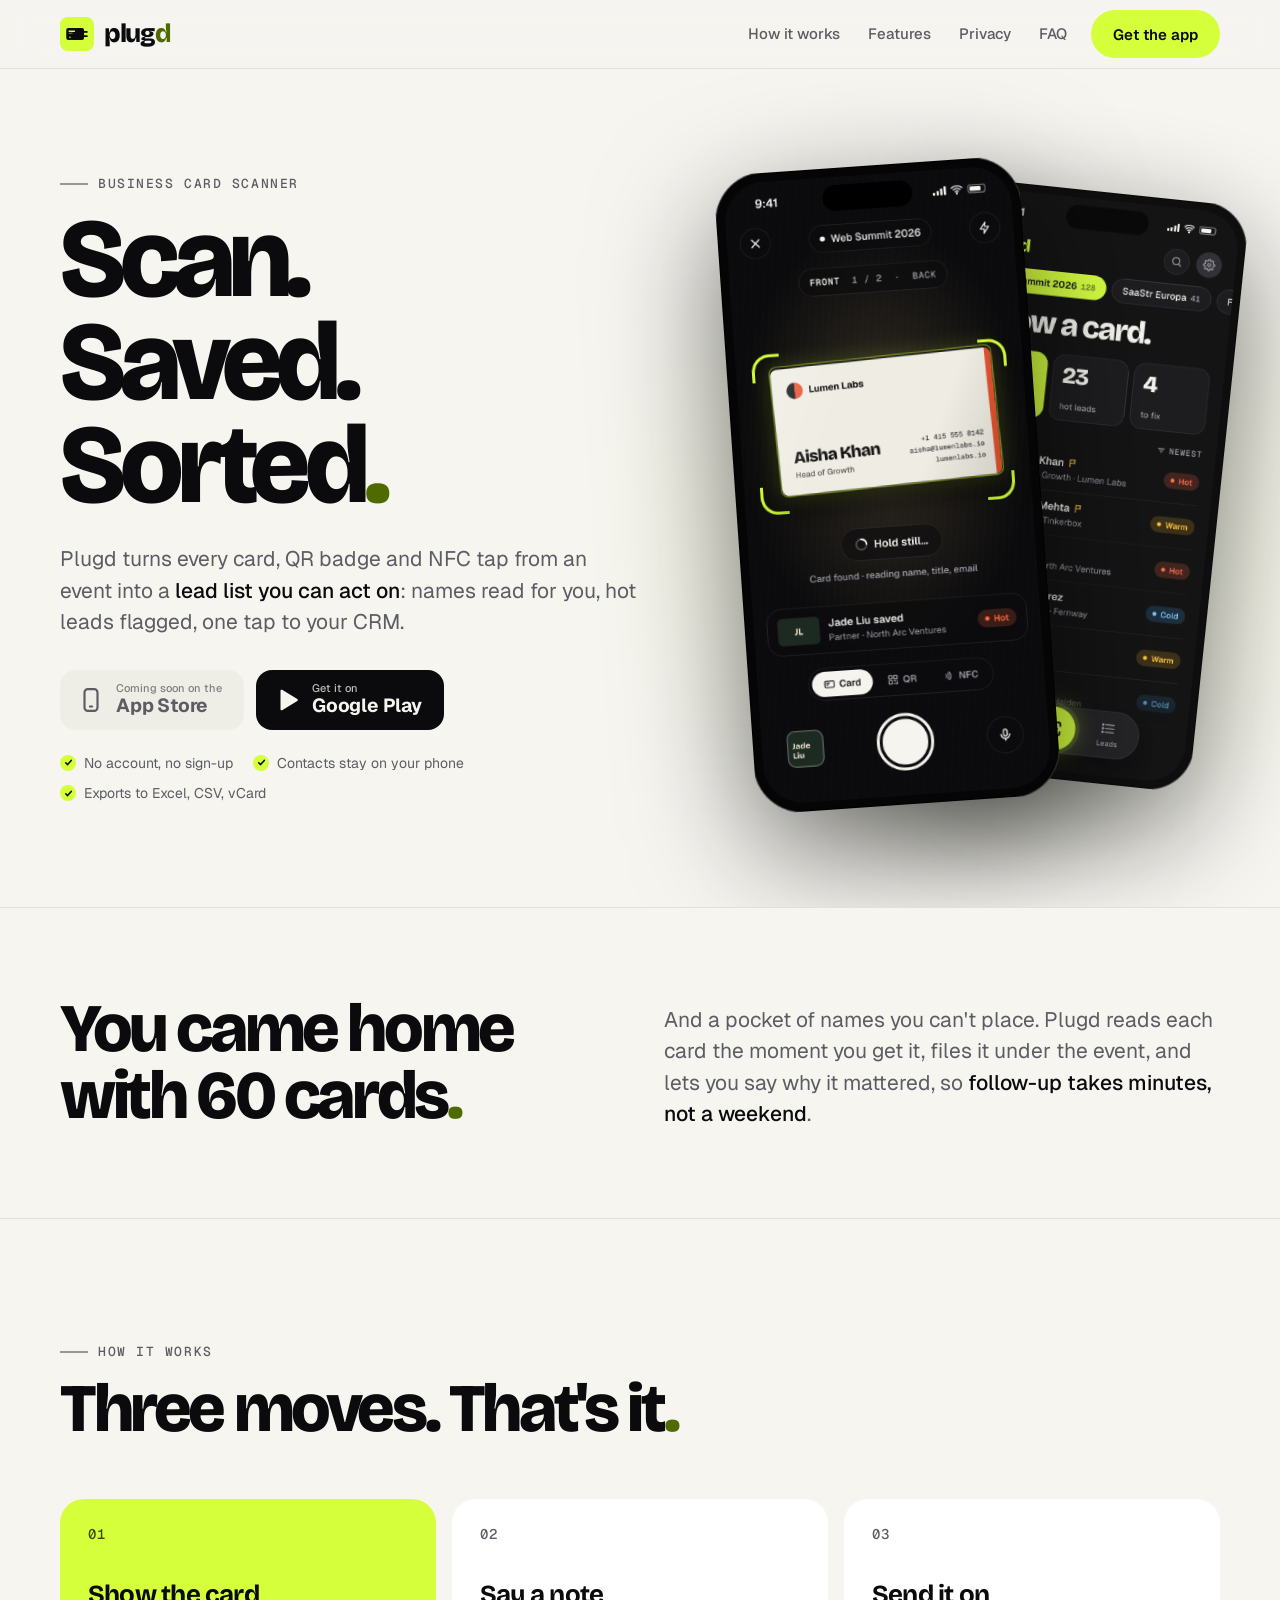
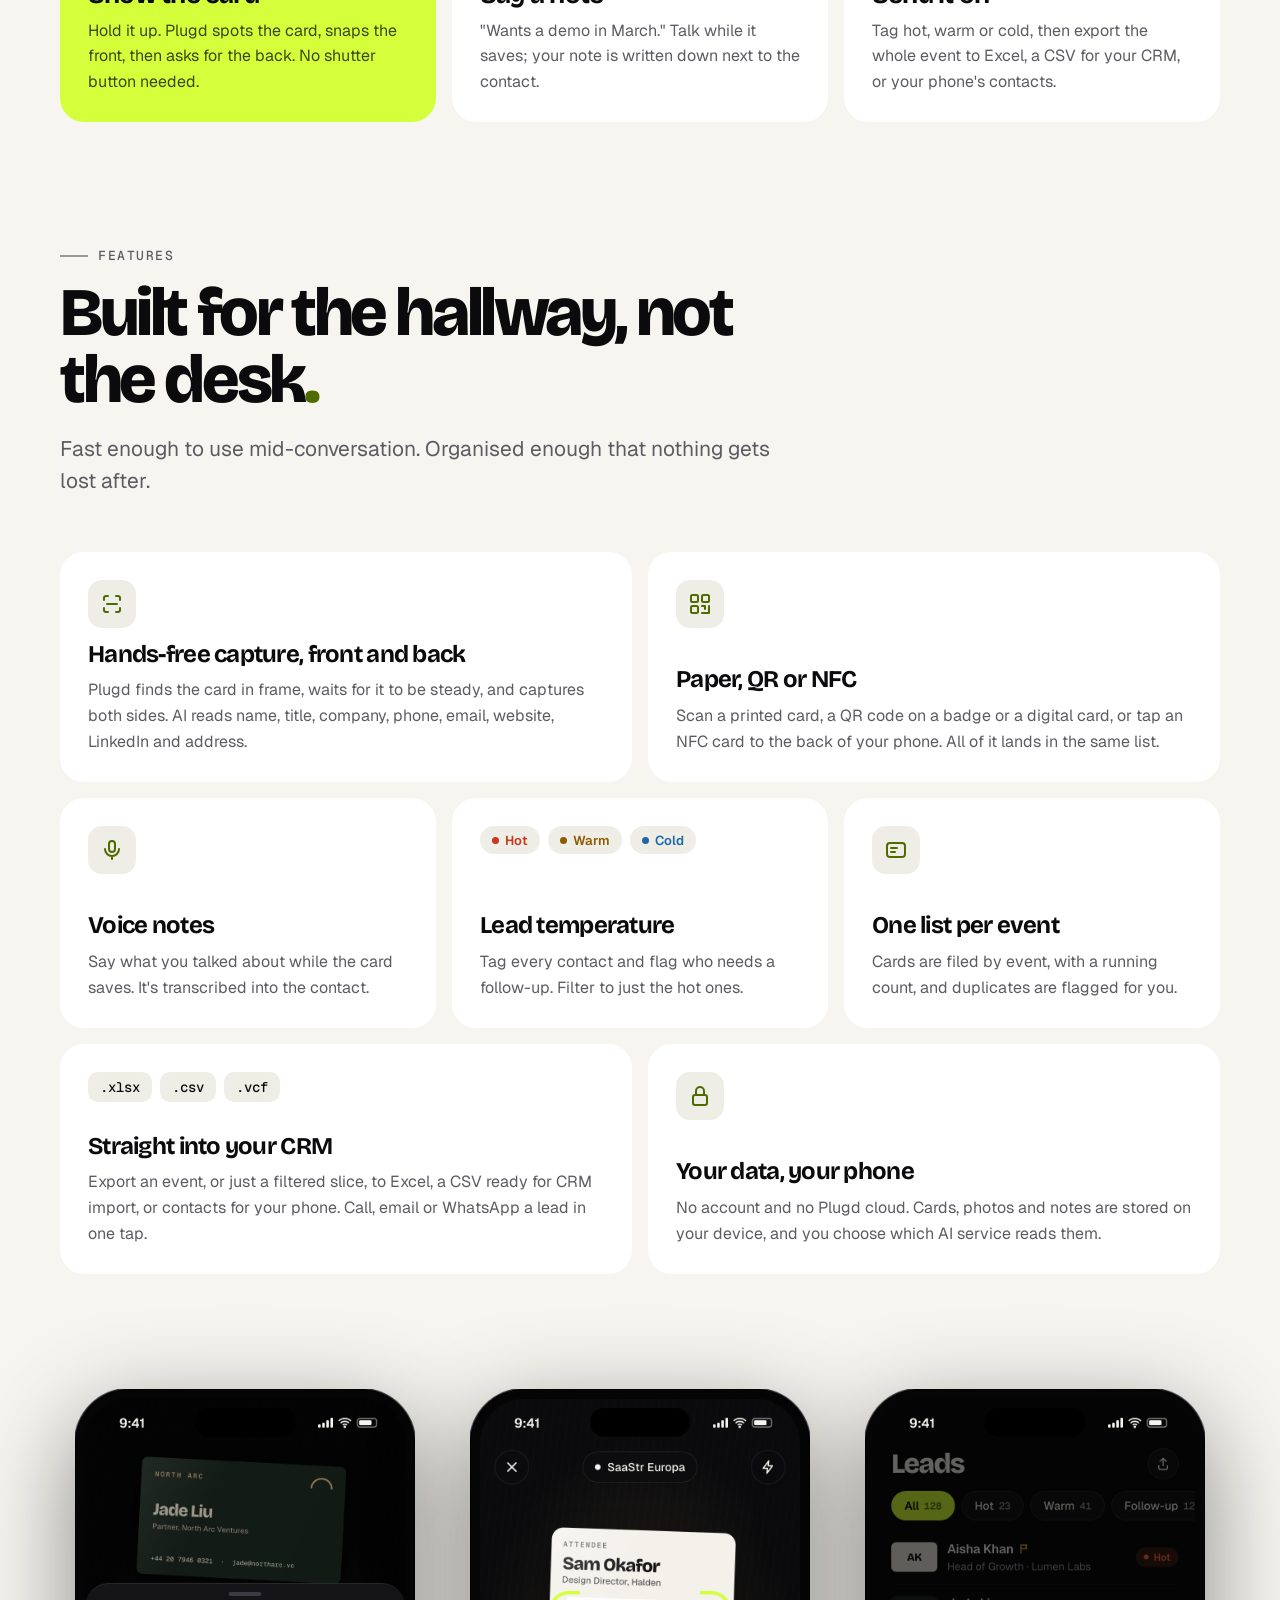
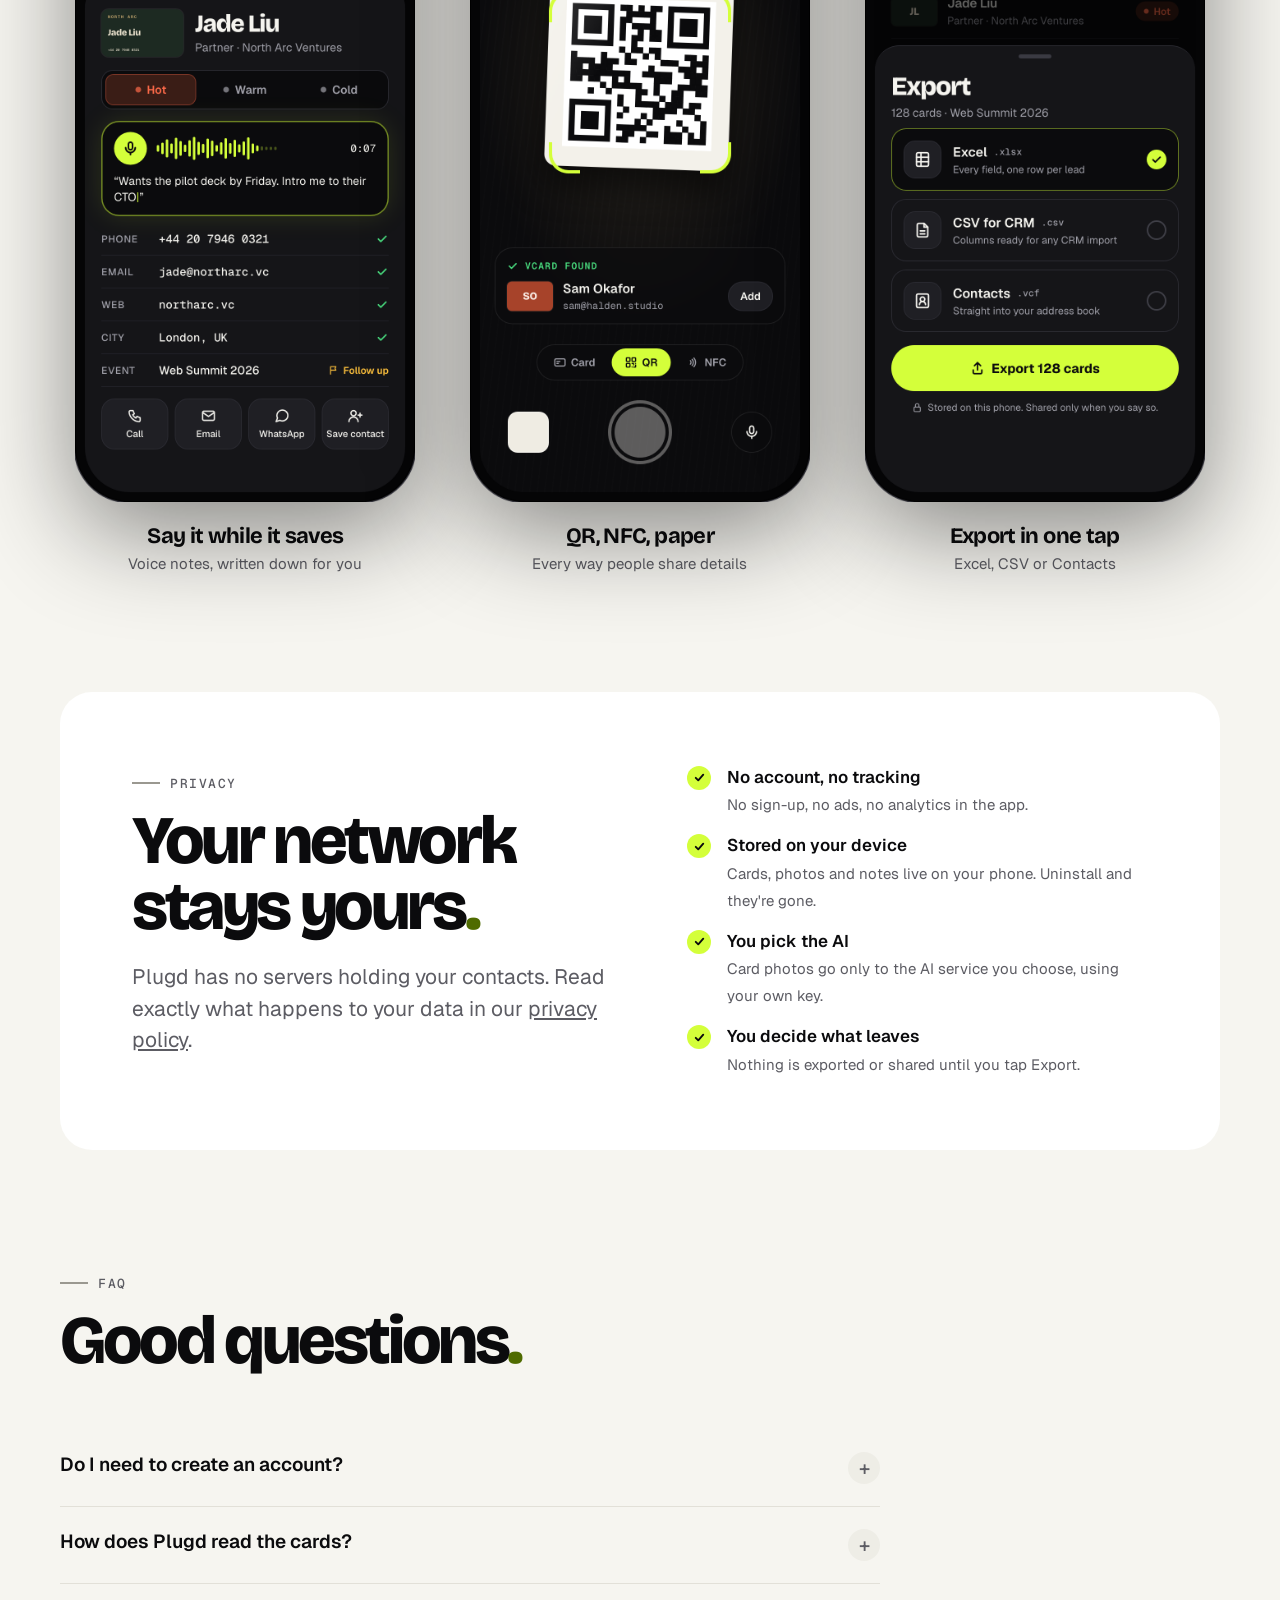
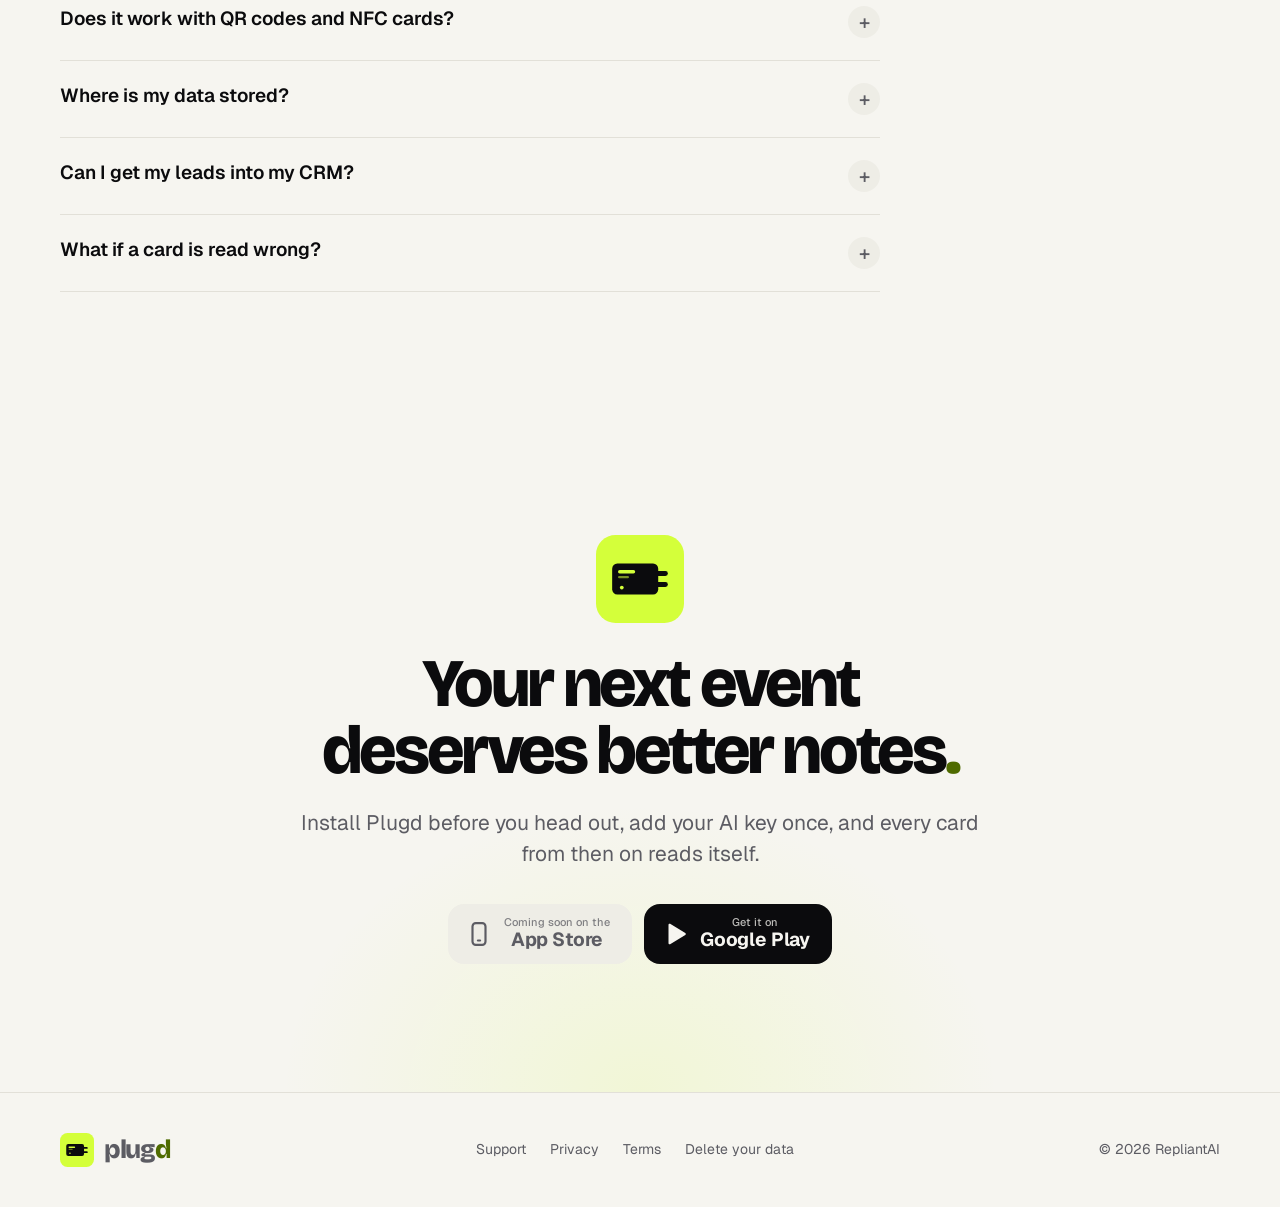
==== index.html @ df0a896f "Publish the Plugd landing page at plugd.repliantai.com. Co-Authored-By: Claude Opus 5.5 <noreply@ant" ====
<!doctype html>
<html lang="en">
<head>
  <meta charset="utf-8" />
  <meta name="viewport" content="width=device-width, initial-scale=1, viewport-fit=cover" />
  <title>Plugd: Business Card Scanner for people who follow up</title>
  <meta name="description" content="Plugd scans business cards, QR badges and NFC cards into a lead list. Tag hot leads, add a voice note, export to Excel, CSV or Contacts. No account needed." />
  <meta name="theme-color" content="#0b0b0d" />
  <link rel="canonical" href="https://plugd.repliantai.com/" />
  <meta property="og:type" content="website" />
  <meta property="og:title" content="Plugd: Scan. Saved. Sorted." />
  <meta property="og:description" content="The business card scanner for people who actually follow up." />
  <meta property="og:image" content="https://plugd.repliantai.com/img/og.png" />
  <meta name="twitter:card" content="summary_large_image" />
  <link rel="icon" href="img/icon.svg" type="image/svg+xml" />
  <link rel="apple-touch-icon" href="img/icon-180.png" />
  <link rel="preconnect" href="https://fonts.googleapis.com" />
  <link rel="preconnect" href="https://fonts.gstatic.com" crossorigin />
  <link href="https://fonts.googleapis.com/css2?family=Bricolage+Grotesque:opsz,wght@12..96,600..800&family=Geist:wght@400..700&family=Geist+Mono:wght@400;500&display=swap" rel="stylesheet" />
  <link rel="stylesheet" href="styles.css" />
  <script type="application/ld+json">
  {
    "@context": "https://schema.org",
    "@type": "MobileApplication",
    "name": "Plugd: Business Card Scanner",
    "operatingSystem": "iOS, Android",
    "applicationCategory": "BusinessApplication",
    "description": "Scan business cards, QR badges and NFC cards into a lead list. Tag leads hot, warm or cold, add voice notes, and export to Excel, CSV or Contacts."
  }
  </script>
</head>
<body>
  <a class="skip" href="#main">Skip to content</a>

  <header class="site-head">
    <div class="wrap">
      <a class="brand" href="./" aria-label="Plugd home"><img src="img/icon.svg" alt="" />plug<b>d</b></a>
      <nav class="site-nav" aria-label="Main">
        <a href="#how">How it works</a>
        <a href="#features">Features</a>
        <a href="#privacy">Privacy</a>
        <a href="#faq">FAQ</a>
      </nav>
      <a class="btn btn-volt" href="#download">Get the app</a>
    </div>
  </header>

  <main id="main">
    <section class="hero">
      <div class="wrap">
        <div>
          <p class="eyebrow">Business card scanner</p>
          <h1 class="display">Scan.<br />Saved.<br />Sorted<em>.</em></h1>
          <p class="lead">Plugd turns every card, QR badge and NFC tap from an event into a <b>lead list you can act on</b>: names read for you, hot leads flagged, one tap to your CRM.</p>
          <div class="stores" id="download">
            <span class="store soon" data-store="ios" aria-disabled="true">
              <svg viewBox="0 0 24 24" fill="none" stroke="currentColor" stroke-width="2" stroke-linecap="round" stroke-linejoin="round" aria-hidden="true"><rect x="6" y="2" width="12" height="20" rx="3" /><path d="M11 18h2" /></svg>
              <span><small>Coming soon on the</small><strong>App Store</strong></span>
            </span>
            <a class="store" href="https://play.google.com/store/apps/details?id=com.cardscanner.plugd" data-store="android">
              <svg viewBox="0 0 24 24" fill="currentColor" aria-hidden="true"><path d="M6 3.5v17a1 1 0 0 0 1.5.86l14-8.5a1 1 0 0 0 0-1.72l-14-8.5A1 1 0 0 0 6 3.5Z" /></svg>
              <span><small>Get it on</small><strong>Google Play</strong></span>
            </a>
          </div>
          <ul class="reassure">
            <li>No account, no sign-up</li>
            <li>Contacts stay on your phone</li>
            <li>Exports to Excel, CSV, vCard</li>
          </ul>
        </div>
        <div class="phones" aria-hidden="true">
          <img class="p-back" src="img/phone-2.png" alt="" width="828" height="1736" />
          <img class="p-front" src="img/phone-1.png" alt="" width="828" height="1736" />
        </div>
      </div>
    </section>

    <section class="band" aria-label="Why Plugd">
      <div class="wrap">
        <h2 class="h2">You came home with 60 cards<em>.</em></h2>
        <p class="lead">And a pocket of names you can't place. Plugd reads each card the moment you get it, files it under the event, and lets you say why it mattered, so <b>follow-up takes minutes, not a weekend</b>.</p>
      </div>
    </section>

    <section class="section" id="how">
      <div class="wrap">
        <div class="section-head">
          <p class="eyebrow">How it works</p>
          <h2 class="h2">Three moves. That's it<em>.</em></h2>
        </div>
        <ol class="steps">
          <li><h3>Show the card</h3><p>Hold it up. Plugd spots the card, snaps the front, then asks for the back. No shutter button needed.</p></li>
          <li><h3>Say a note</h3><p>"Wants a demo in March." Talk while it saves; your note is written down next to the contact.</p></li>
          <li><h3>Send it on</h3><p>Tag hot, warm or cold, then export the whole event to Excel, a CSV for your CRM, or your phone's contacts.</p></li>
        </ol>
      </div>
    </section>

    <section class="section" id="features" style="padding-top:0">
      <div class="wrap">
        <div class="section-head">
          <p class="eyebrow">Features</p>
          <h2 class="h2">Built for the hallway, not the desk<em>.</em></h2>
          <p class="lead">Fast enough to use mid-conversation. Organised enough that nothing gets lost after.</p>
        </div>
        <div class="bento">
          <article class="tile wide">
            <span class="icon"><svg viewBox="0 0 24 24" fill="none" stroke="currentColor" stroke-width="2" stroke-linecap="round" stroke-linejoin="round" aria-hidden="true"><path d="M4 8V6a2 2 0 0 1 2-2h2M16 4h2a2 2 0 0 1 2 2v2M20 16v2a2 2 0 0 1-2 2h-2M8 20H6a2 2 0 0 1-2-2v-2M7 12h10" /></svg></span>
            <h3>Hands-free capture, front and back</h3>
            <p>Plugd finds the card in frame, waits for it to be steady, and captures both sides. AI reads name, title, company, phone, email, website, LinkedIn and address.</p>
          </article>
          <article class="tile wide">
            <span class="icon"><svg viewBox="0 0 24 24" fill="none" stroke="currentColor" stroke-width="2" stroke-linecap="round" stroke-linejoin="round" aria-hidden="true"><rect x="3" y="3" width="7" height="7" rx="1.5" /><rect x="14" y="3" width="7" height="7" rx="1.5" /><rect x="3" y="14" width="7" height="7" rx="1.5" /><path d="M14 14h3v3M21 14v7h-7" /></svg></span>
            <h3>Paper, QR or NFC</h3>
            <p>Scan a printed card, a QR code on a badge or a digital card, or tap an NFC card to the back of your phone. All of it lands in the same list.</p>
          </article>
          <article class="tile">
            <span class="icon"><svg viewBox="0 0 24 24" fill="none" stroke="currentColor" stroke-width="2" stroke-linecap="round" stroke-linejoin="round" aria-hidden="true"><rect x="9" y="3" width="6" height="11" rx="3" /><path d="M5 11a7 7 0 0 0 14 0M12 18v3" /></svg></span>
            <h3>Voice notes</h3>
            <p>Say what you talked about while the card saves. It's transcribed into the contact.</p>
          </article>
          <article class="tile">
            <div class="tags"><span class="tag hot">Hot</span><span class="tag warm">Warm</span><span class="tag cold">Cold</span></div>
            <h3>Lead temperature</h3>
            <p>Tag every contact and flag who needs a follow-up. Filter to just the hot ones.</p>
          </article>
          <article class="tile">
            <span class="icon"><svg viewBox="0 0 24 24" fill="none" stroke="currentColor" stroke-width="2" stroke-linecap="round" stroke-linejoin="round" aria-hidden="true"><rect x="3" y="5" width="18" height="14" rx="3" /><path d="M7 10h6M7 14h4" /></svg></span>
            <h3>One list per event</h3>
            <p>Cards are filed by event, with a running count, and duplicates are flagged for you.</p>
          </article>
          <article class="tile wide">
            <div class="formats"><span>.xlsx</span><span>.csv</span><span>.vcf</span></div>
            <h3>Straight into your CRM</h3>
            <p>Export an event, or just a filtered slice, to Excel, a CSV ready for CRM import, or contacts for your phone. Call, email or WhatsApp a lead in one tap.</p>
          </article>
          <article class="tile wide">
            <span class="icon"><svg viewBox="0 0 24 24" fill="none" stroke="currentColor" stroke-width="2" stroke-linecap="round" stroke-linejoin="round" aria-hidden="true"><rect x="5" y="11" width="14" height="10" rx="2" /><path d="M8 11V7a4 4 0 0 1 8 0v4" /></svg></span>
            <h3>Your data, your phone</h3>
            <p>No account and no Plugd cloud. Cards, photos and notes are stored on your device, and you choose which AI service reads them.</p>
          </article>
        </div>
      </div>
    </section>

    <section class="section" style="padding-top:0" aria-label="Screens">
      <div class="wrap">
        <div class="showcase">
          <figure><img src="img/phone-3.png" alt="A contact in Plugd with a card photo, lead tag and a transcribed voice note" width="828" height="1736" loading="lazy" /><figcaption><strong>Say it while it saves</strong><span>Voice notes, written down for you</span></figcaption></figure>
          <figure><img src="img/phone-4.png" alt="Plugd scanning a QR code on an event badge" width="828" height="1736" loading="lazy" /><figcaption><strong>QR, NFC, paper</strong><span>Every way people share details</span></figcaption></figure>
          <figure><img src="img/phone-5.png" alt="The Plugd export sheet with Excel, CSV and Contacts options" width="828" height="1736" loading="lazy" /><figcaption><strong>Export in one tap</strong><span>Excel, CSV or Contacts</span></figcaption></figure>
        </div>
      </div>
    </section>

    <section class="section" id="privacy" style="padding-top:0">
      <div class="wrap">
        <div class="promise">
          <div>
            <p class="eyebrow">Privacy</p>
            <h2 class="h2">Your network stays yours<em>.</em></h2>
            <p class="lead" style="margin-top:20px">Plugd has no servers holding your contacts. Read exactly what happens to your data in our <a href="privacy.html">privacy policy</a>.</p>
          </div>
          <ul>
            <li><div><b>No account, no tracking</b><span>No sign-up, no ads, no analytics in the app.</span></div></li>
            <li><div><b>Stored on your device</b><span>Cards, photos and notes live on your phone. Uninstall and they're gone.</span></div></li>
            <li><div><b>You pick the AI</b><span>Card photos go only to the AI service you choose, using your own key.</span></div></li>
            <li><div><b>You decide what leaves</b><span>Nothing is exported or shared until you tap Export.</span></div></li>
          </ul>
        </div>
      </div>
    </section>

    <section class="section" id="faq" style="padding-top:0">
      <div class="wrap">
        <div class="section-head">
          <p class="eyebrow">FAQ</p>
          <h2 class="h2">Good questions<em>.</em></h2>
        </div>
        <div class="faq">
          <details><summary>Do I need to create an account?</summary><p>No. Open the app and scan. There is no Plugd account and nothing to log in to.</p></details>
          <details><summary>How does Plugd read the cards?</summary><p>Plugd sends the card photos to an AI model from the provider you choose in Settings (Google Gemini, OpenAI, Anthropic Claude or OpenRouter), using an API key you add. The provider reads the text and Plugd fills in the contact. Some providers offer a free tier; any usage charges are between you and that provider.</p></details>
          <details><summary>Does it work with QR codes and NFC cards?</summary><p>Yes. Switch to QR to scan a code on a badge or digital business card, or to NFC to tap a card or tag to your phone (NFC needs a phone that supports it).</p></details>
          <details><summary>Where is my data stored?</summary><p>On your phone. Plugd doesn't run a cloud service for your contacts. If you delete the app, its data is deleted with it, so export anything you want to keep first.</p></details>
          <details><summary>Can I get my leads into my CRM?</summary><p>Export an event as a CSV and import it into your CRM, or use Excel (.xlsx). You can also save contacts straight to your phone's address book as a .vcf.</p></details>
          <details><summary>What if a card is read wrong?</summary><p>Tap the contact to fix any field, or choose Read again. Cards that couldn't be read are flagged under "to fix" on Home, and your photos and notes are always kept.</p></details>
        </div>
      </div>
    </section>

    <section class="cta">
      <div class="wrap">
        <img class="cta-icon" src="img/icon.svg" alt="" />
        <h2 class="h2">Your next event<br />deserves better notes<em>.</em></h2>
        <p class="lead">Install Plugd before you head out, add your AI key once, and every card from then on reads itself.</p>
        <div class="stores">
          <span class="store soon" data-store="ios" aria-disabled="true">
            <svg viewBox="0 0 24 24" fill="none" stroke="currentColor" stroke-width="2" stroke-linecap="round" stroke-linejoin="round" aria-hidden="true"><rect x="6" y="2" width="12" height="20" rx="3" /><path d="M11 18h2" /></svg>
            <span><small>Coming soon on the</small><strong>App Store</strong></span>
          </span>
          <a class="store" href="https://play.google.com/store/apps/details?id=com.cardscanner.plugd" data-store="android">
            <svg viewBox="0 0 24 24" fill="currentColor" aria-hidden="true"><path d="M6 3.5v17a1 1 0 0 0 1.5.86l14-8.5a1 1 0 0 0 0-1.72l-14-8.5A1 1 0 0 0 6 3.5Z" /></svg>
            <span><small>Get it on</small><strong>Google Play</strong></span>
          </a>
        </div>
      </div>
    </section>
  </main>

  <footer class="site-foot">
    <div class="wrap">
      <a class="brand" href="./" aria-label="Plugd home"><img src="img/icon.svg" alt="" />plug<b>d</b></a>
      <nav aria-label="Legal and support">
        <a href="support.html">Support</a>
        <a href="privacy.html">Privacy</a>
        <a href="terms.html">Terms</a>
        <a href="support.html#delete">Delete your data</a>
      </nav>
      <span>© 2026 RepliantAI</span>
    </div>
  </footer>
</body>
</html>
---- styles.css ----
/* Plugd website — tokens mirror the Plugd design system. Dark is the default theme. */
:root {
  color-scheme: dark;
  --bg: #0b0b0d;
  --surface: #151518;
  --surface-2: #1f1f24;
  --line: #2c2c33;
  --line-strong: #5a5a64;
  --ink: #f5f4ef;
  --muted: #a1a1aa;
  --volt: #d4ff3a;
  --volt-press: #bde81f;
  --on-volt: #0b0b0d;
  --volt-text: #d4ff3a;
  --hot: #ff6b4a;
  --warm: #ffc23d;
  --cold: #7cc7ff;
  --focus: #d4ff3a;
  --radius-sm: 10px;
  --radius-md: 16px;
  --radius-lg: 24px;
  --radius-xl: 32px;
  --font-display: 'Bricolage Grotesque', 'Geist', system-ui, sans-serif;
  --font-sans: 'Geist', system-ui, -apple-system, 'Segoe UI', sans-serif;
  --font-mono: 'Geist Mono', ui-monospace, Menlo, monospace;
  --wrap: 1160px;
}
@media (prefers-color-scheme: light) {
  :root:not([data-theme='dark']) {
    color-scheme: light;
    --bg: #f6f5f0;
    --surface: #ffffff;
    --surface-2: #eeede6;
    --line: #e2e0d8;
    --line-strong: #9a9890;
    --ink: #0b0b0d;
    --muted: #5c5c63;
    --volt-text: #4f6b00;
    --hot: #c8381a;
    --warm: #8f5b00;
    --cold: #1f68a8;
    --focus: #0b0b0d;
  }
}

* { box-sizing: border-box; }
html { scroll-behavior: smooth; -webkit-text-size-adjust: 100%; }
body { margin: 0; background: var(--bg); color: var(--ink); font: 400 17px/1.6 var(--font-sans); -webkit-font-smoothing: antialiased; overflow-x: hidden; }
img { display: block; max-width: 100%; height: auto; }
a { color: inherit; }
:focus-visible { outline: 2px solid var(--focus); outline-offset: 3px; border-radius: 6px; }
.wrap { width: min(100% - 32px, var(--wrap)); margin-inline: auto; }
.skip { position: absolute; left: -9999px; }
.skip:focus { left: 16px; top: 16px; z-index: 100; background: var(--volt); color: var(--on-volt); padding: 8px 14px; border-radius: 999px; }

/* Header */
.site-head { position: sticky; top: 0; z-index: 50; background: color-mix(in srgb, var(--bg) 82%, transparent); backdrop-filter: blur(14px); -webkit-backdrop-filter: blur(14px); border-bottom: 1px solid var(--line); }
.site-head .wrap { display: flex; align-items: center; gap: 24px; height: 68px; }
.brand { display: inline-flex; align-items: center; gap: 0; text-decoration: none; font: 800 26px/1 var(--font-display); letter-spacing: -0.05em; }
.brand img { width: 34px; height: 34px; margin-right: 10px; }
.brand b { color: var(--volt-text); font-weight: 800; }
.site-nav { display: flex; gap: 28px; margin-left: auto; }
.site-nav a { text-decoration: none; color: var(--muted); font-size: 15px; font-weight: 500; }
.site-nav a:hover { color: var(--ink); }
@media (max-width: 760px) { .site-nav { display: none; } .site-head .btn { margin-left: auto; } }

/* Buttons */
.btn { display: inline-flex; align-items: center; justify-content: center; gap: 10px; min-height: 48px; padding: 0 22px; border-radius: 999px; font: 600 15px/1 var(--font-sans); text-decoration: none; white-space: nowrap; transition: transform .15s ease-out, background-color .15s ease-out; }
.btn:active { transform: scale(.97); }
.btn-volt { background: var(--volt); color: var(--on-volt); }
.btn-volt:hover { background: var(--volt-press); }
.btn-quiet { background: var(--surface-2); color: var(--ink); }
.store { display: inline-flex; align-items: center; gap: 12px; min-height: 60px; padding: 0 22px 0 18px; border-radius: var(--radius-md); background: var(--ink); color: var(--bg); text-decoration: none; transition: transform .15s ease-out; }
.store:hover { transform: translateY(-2px); }
.store svg { width: 26px; height: 26px; flex: none; }
.store small { display: block; font: 500 11px/1.2 var(--font-sans); opacity: .75; }
.store strong { display: block; font: 700 19px/1.15 var(--font-sans); letter-spacing: -0.01em; }
.store.soon { background: var(--surface-2); color: var(--muted); cursor: default; }
.store.soon:hover { transform: none; }
.stores { display: flex; flex-wrap: wrap; gap: 12px; }

/* Type */
.eyebrow { display: inline-flex; align-items: center; gap: 10px; margin: 0 0 18px; font: 500 13px/1 var(--font-mono); letter-spacing: .12em; text-transform: uppercase; color: var(--muted); }
.eyebrow::before { content: ''; width: 28px; height: 2px; background: var(--line-strong); }
.display { margin: 0; font: 800 clamp(48px, 9vw, 112px)/.92 var(--font-display); letter-spacing: -0.055em; }
.display em, .h2 em { font-style: normal; color: var(--volt-text); }
.h2 { margin: 0; font: 800 clamp(36px, 5.6vw, 68px)/.98 var(--font-display); letter-spacing: -0.05em; }
.lead { font-size: clamp(18px, 2vw, 21px); line-height: 1.5; color: var(--muted); max-width: 34em; }
.lead b { color: var(--ink); font-weight: 500; }

/* Hero */
.hero { padding: clamp(48px, 8vw, 96px) 0 clamp(56px, 8vw, 104px); position: relative; overflow: hidden; }
.hero::before { content: ''; position: absolute; inset: 0; background: radial-gradient(48% 60% at 78% 55%, rgba(212, 255, 58, .10), transparent 70%); pointer-events: none; }
.hero .wrap { display: grid; grid-template-columns: 1.05fr .95fr; gap: 48px; align-items: center; position: relative; }
.hero .lead { margin: 26px 0 32px; }
.reassure { display: flex; flex-wrap: wrap; gap: 8px 20px; margin: 22px 0 0; padding: 0; list-style: none; color: var(--muted); font-size: 14px; }
.reassure li { display: inline-flex; align-items: center; gap: 8px; }
.reassure li::before { content: ''; width: 16px; height: 16px; border-radius: 50%; background: var(--volt) url("data:image/svg+xml,%3Csvg xmlns='http://www.w3.org/2000/svg' viewBox='0 0 24 24' fill='none' stroke='%230b0b0d' stroke-width='3.5' stroke-linecap='round' stroke-linejoin='round'%3E%3Cpath d='m6 12.5 4 4 8-9'/%3E%3C/svg%3E") center / 11px no-repeat; }
.phones { position: relative; height: clamp(460px, 52vw, 640px); }
.phones img { position: absolute; width: auto; height: 100%; filter: drop-shadow(0 40px 60px rgba(0, 0, 0, .55)); }
.phones .p-back { right: 0; top: 4%; height: 92%; transform: rotate(6deg); opacity: .96; }
.phones .p-front { right: 34%; top: 0; transform: rotate(-4deg); }
@media (max-width: 900px) {
  .hero .wrap { grid-template-columns: 1fr; }
  .phones { height: 520px; max-width: 460px; width: 100%; margin: 8px auto 0; }
  .phones .p-front { right: auto; left: 0; }
}
@media (max-width: 480px) { .phones { height: 440px; } .phones .p-back { right: -8%; } }

/* Problem band */
.band { border-block: 1px solid var(--line); padding: clamp(48px, 7vw, 88px) 0; }
.band .wrap { display: grid; grid-template-columns: 1fr 1fr; gap: 48px; align-items: end; }
.band p { margin: 0; }
@media (max-width: 760px) { .band .wrap { grid-template-columns: 1fr; gap: 20px; } }

/* Sections */
section { scroll-margin-top: 80px; }
.section { padding: clamp(64px, 9vw, 120px) 0; }
.section-head { max-width: 760px; margin-bottom: clamp(36px, 5vw, 56px); }
.section-head .lead { margin: 20px 0 0; }

/* Steps */
.steps { display: grid; grid-template-columns: repeat(3, 1fr); gap: 16px; margin: 0; padding: 0; list-style: none; counter-reset: step; }
.steps li { position: relative; padding: 28px; border-radius: var(--radius-lg); background: var(--surface); counter-increment: step; }
.steps li::before { content: '0' counter(step); display: block; margin-bottom: 40px; font: 500 14px/1 var(--font-mono); color: var(--muted); letter-spacing: .1em; }
.steps h3 { margin: 0 0 8px; font: 700 26px/1.1 var(--font-display); letter-spacing: -0.03em; }
.steps p { margin: 0; color: var(--muted); font-size: 16px; }
.steps li:first-child { background: var(--volt); color: var(--on-volt); }
.steps li:first-child::before, .steps li:first-child p { color: var(--on-volt); opacity: .75; }
@media (max-width: 860px) { .steps { grid-template-columns: 1fr; } .steps li::before { margin-bottom: 20px; } }

/* Feature grid */
.bento { display: grid; grid-template-columns: repeat(6, 1fr); gap: 16px; }
.tile { grid-column: span 2; padding: 28px; border-radius: var(--radius-lg); background: var(--surface); display: flex; flex-direction: column; gap: 10px; min-height: 230px; }
.tile.wide { grid-column: span 3; }
.tile h3 { margin: auto 0 0; font: 700 24px/1.12 var(--font-display); letter-spacing: -0.03em; }
.tile p { margin: 0; color: var(--muted); font-size: 16px; }
.tile .icon { width: 48px; height: 48px; border-radius: 14px; display: grid; place-items: center; background: var(--surface-2); color: var(--volt-text); }
.tile .icon svg { width: 24px; height: 24px; }
.tags { display: flex; gap: 8px; flex-wrap: wrap; }
.tag { display: inline-flex; align-items: center; gap: 6px; height: 28px; padding: 0 12px; border-radius: 999px; background: var(--surface-2); font: 600 13px/1 var(--font-sans); }
.tag::before { content: ''; width: 7px; height: 7px; border-radius: 50%; background: currentColor; }
.tag.hot { color: var(--hot); } .tag.warm { color: var(--warm); } .tag.cold { color: var(--cold); }
.formats { display: flex; gap: 8px; flex-wrap: wrap; font: 500 14px/1 var(--font-mono); }
.formats span { padding: 8px 12px; border-radius: 10px; background: var(--surface-2); }
@media (max-width: 960px) { .bento { grid-template-columns: 1fr 1fr; } .tile, .tile.wide { grid-column: span 1; } }
@media (max-width: 600px) { .bento { grid-template-columns: 1fr; } .tile { min-height: 0; } .tile h3 { margin-top: 18px; } }

/* Showcase */
.showcase { display: grid; grid-template-columns: repeat(3, 1fr); gap: 24px; align-items: start; }
.showcase figure { margin: 0; }
.showcase img { width: 100%; max-width: 340px; margin: 0 auto; filter: drop-shadow(0 30px 50px rgba(0, 0, 0, .45)); }
.showcase figcaption { margin-top: 22px; text-align: center; }
.showcase figcaption strong { display: block; font: 700 22px/1.15 var(--font-display); letter-spacing: -0.03em; }
.showcase figcaption span { color: var(--muted); font-size: 15px; }
@media (max-width: 860px) {
  .showcase { grid-auto-flow: column; grid-template-columns: none; grid-auto-columns: 78%; overflow-x: auto; scroll-snap-type: x mandatory; padding-bottom: 12px; margin-inline: -16px; padding-inline: 16px; scrollbar-width: none; }
  .showcase figure { scroll-snap-align: center; }
}

/* Privacy promise */
.promise { border-radius: var(--radius-xl); background: var(--surface); padding: clamp(32px, 6vw, 72px); display: grid; grid-template-columns: 1.1fr 1fr; gap: 48px; align-items: center; }
.promise ul { margin: 0; padding: 0; list-style: none; display: grid; gap: 14px; }
.promise li { display: grid; grid-template-columns: 28px 1fr; gap: 12px; font-size: 17px; }
.promise li b { display: block; font-weight: 600; }
.promise li span { color: var(--muted); font-size: 15px; }
.promise li::before { content: ''; width: 24px; height: 24px; margin-top: 2px; border-radius: 50%; background: var(--volt) url("data:image/svg+xml,%3Csvg xmlns='http://www.w3.org/2000/svg' viewBox='0 0 24 24' fill='none' stroke='%230b0b0d' stroke-width='3' stroke-linecap='round' stroke-linejoin='round'%3E%3Cpath d='m6 12.5 4 4 8-9'/%3E%3C/svg%3E") center / 15px no-repeat; }
@media (max-width: 860px) { .promise { grid-template-columns: 1fr; } }

/* FAQ */
.faq { max-width: 820px; }
.faq details { border-bottom: 1px solid var(--line); }
.faq summary { list-style: none; cursor: pointer; display: flex; justify-content: space-between; gap: 24px; padding: 22px 0; font: 600 19px/1.35 var(--font-sans); }
.faq summary::-webkit-details-marker { display: none; }
.faq summary::after { content: '+'; flex: none; width: 32px; height: 32px; border-radius: 50%; background: var(--surface-2); display: grid; place-items: center; font: 500 20px/1 var(--font-sans); color: var(--muted); transition: transform .2s; }
.faq details[open] summary::after { transform: rotate(45deg); }
.faq details p { margin: -6px 0 22px; color: var(--muted); max-width: 44em; }

/* Final CTA */
.cta { text-align: center; padding: clamp(72px, 10vw, 140px) 0; position: relative; overflow: hidden; }
.cta::before { content: ''; position: absolute; inset: 0; background: radial-gradient(40% 60% at 50% 100%, rgba(212, 255, 58, .14), transparent 70%); pointer-events: none; }
.cta .wrap { position: relative; }
.cta .lead { margin: 22px auto 34px; }
.cta .stores { justify-content: center; }
.cta-icon { width: 88px; height: 88px; margin: 0 auto 28px; }

/* Footer */
.site-foot { border-top: 1px solid var(--line); padding: 40px 0 calc(40px + env(safe-area-inset-bottom)); color: var(--muted); font-size: 14px; }
.site-foot .wrap { display: flex; flex-wrap: wrap; gap: 20px 32px; align-items: center; justify-content: space-between; }
.site-foot nav { display: flex; flex-wrap: wrap; gap: 8px 24px; }
.site-foot a { text-decoration: none; }
.site-foot a:hover { color: var(--ink); }

/* Legal & support pages */
.doc { padding: clamp(40px, 7vw, 88px) 0 96px; }
.doc .wrap { max-width: 760px; }
.doc h1 { margin: 0 0 12px; font: 800 clamp(40px, 7vw, 72px)/.95 var(--font-display); letter-spacing: -0.05em; }
.doc .meta { margin: 0 0 32px; color: var(--muted); font: 500 14px/1.5 var(--font-mono); }
.doc h2 { margin: 52px 0 12px; font: 700 26px/1.15 var(--font-display); letter-spacing: -0.03em; scroll-margin-top: 84px; }
.doc h3 { margin: 28px 0 8px; font: 600 18px/1.3 var(--font-sans); }
.doc p, .doc li { color: var(--ink); }
.doc ul, .doc ol { padding-left: 1.2em; }
.doc li { margin: 6px 0; }
.doc li::marker { color: var(--muted); }
.doc a { color: var(--volt-text); text-underline-offset: 3px; }
.doc .summary { padding: 24px 28px; border-radius: var(--radius-lg); background: var(--surface); margin: 0 0 12px; }
.doc .summary h2 { margin-top: 0; font-size: 20px; }
.doc .summary ul { margin: 0; }
.toc { display: flex; flex-wrap: wrap; gap: 8px; margin: 0 0 8px; padding: 0; list-style: none; }
.toc a { display: inline-block; padding: 7px 14px; border-radius: 999px; background: var(--surface); color: var(--muted); text-decoration: none; font-size: 14px; }
.toc a:hover { color: var(--ink); }
.table-wrap { overflow-x: auto; margin: 16px 0; }
.doc table { width: 100%; border-collapse: collapse; font-size: 15px; min-width: 520px; }
.doc th, .doc td { text-align: left; vertical-align: top; padding: 12px 14px; border-bottom: 1px solid var(--line); }
.doc th { font-weight: 600; color: var(--muted); font-size: 13px; text-transform: uppercase; letter-spacing: .06em; }
.doc .caps { text-transform: uppercase; font-size: 15px; letter-spacing: .01em; }
mark.fill { background: rgba(255, 194, 61, .22); color: inherit; padding: 0 4px; border-radius: 4px; }
.help-grid { display: grid; grid-template-columns: repeat(auto-fit, minmax(220px, 1fr)); gap: 12px; margin: 24px 0 8px; }
.help-grid a { display: block; padding: 22px; border-radius: var(--radius-md); background: var(--surface); text-decoration: none; color: var(--ink); }
.help-grid a strong { display: block; font: 700 19px/1.2 var(--font-display); letter-spacing: -0.02em; margin-bottom: 6px; }
.help-grid a span { color: var(--muted); font-size: 15px; }

@media (prefers-reduced-motion: reduce) { html { scroll-behavior: auto; } * { transition: none !important; } }
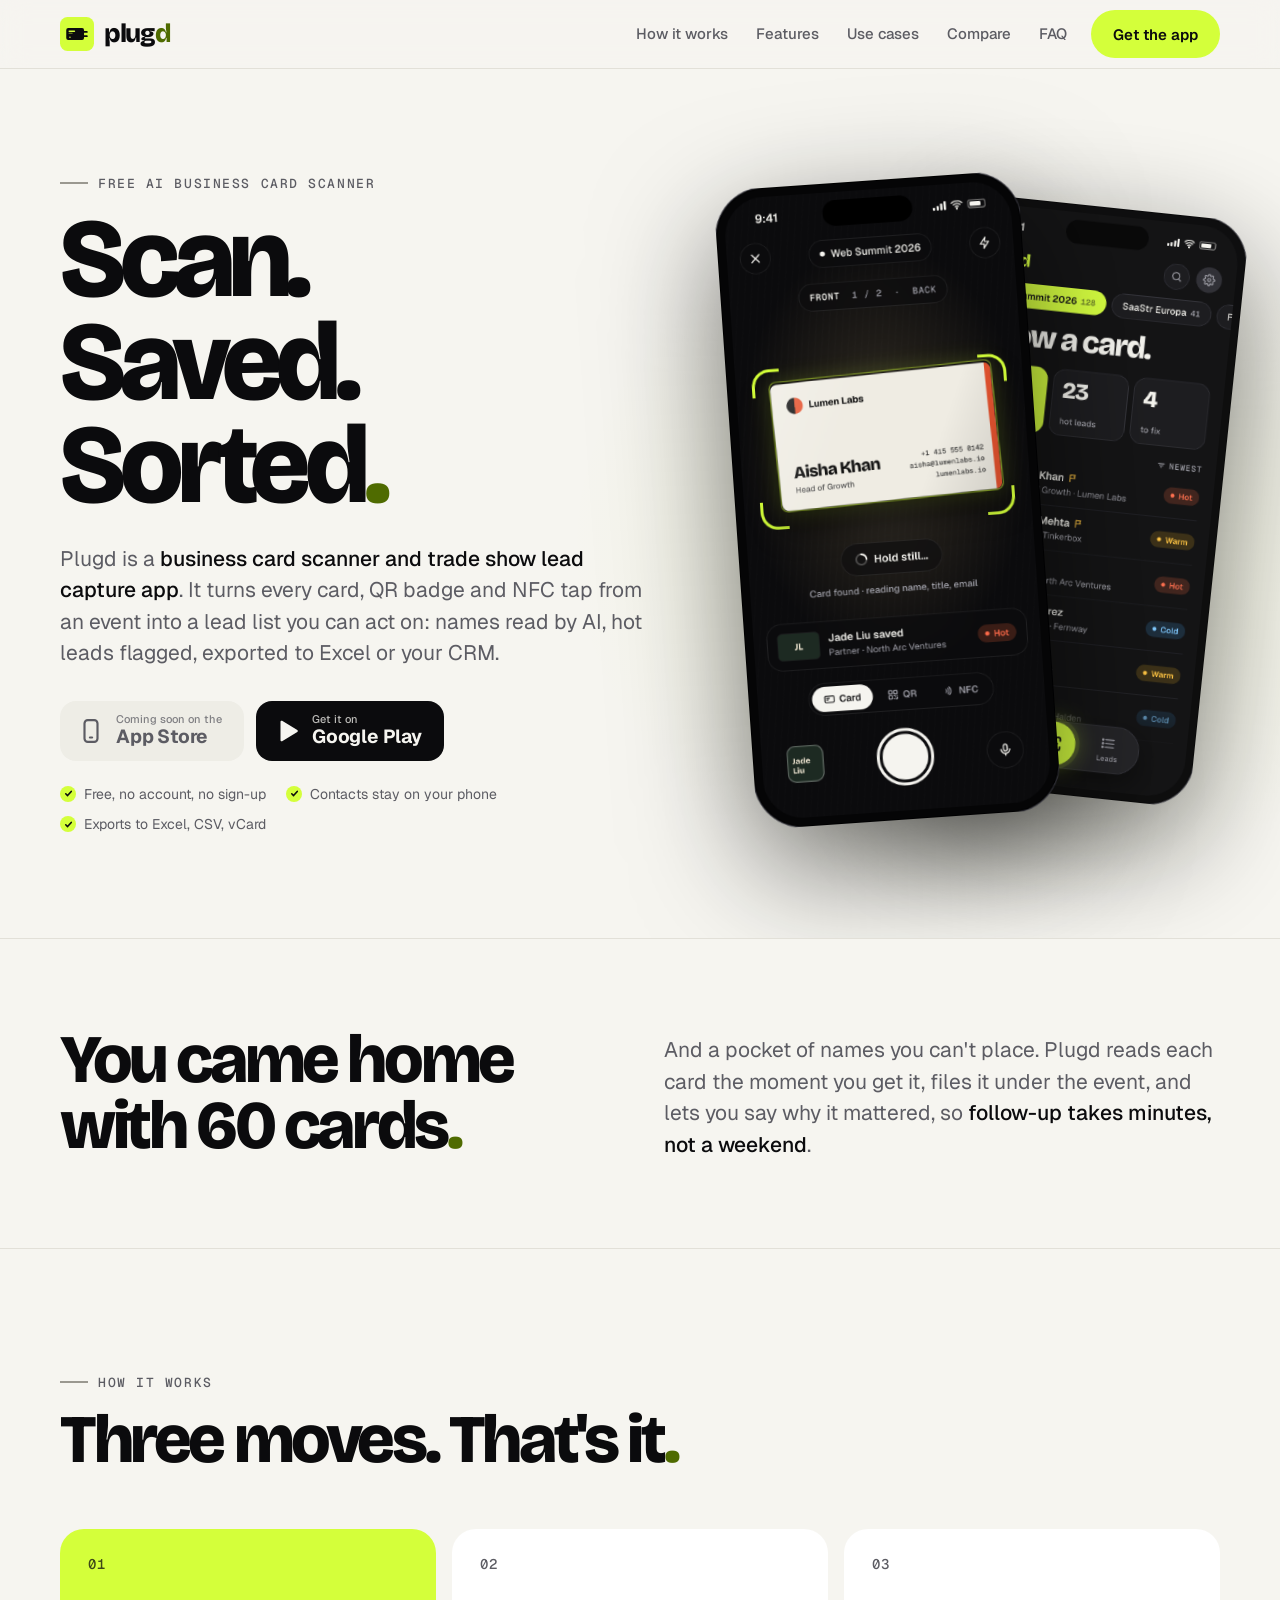
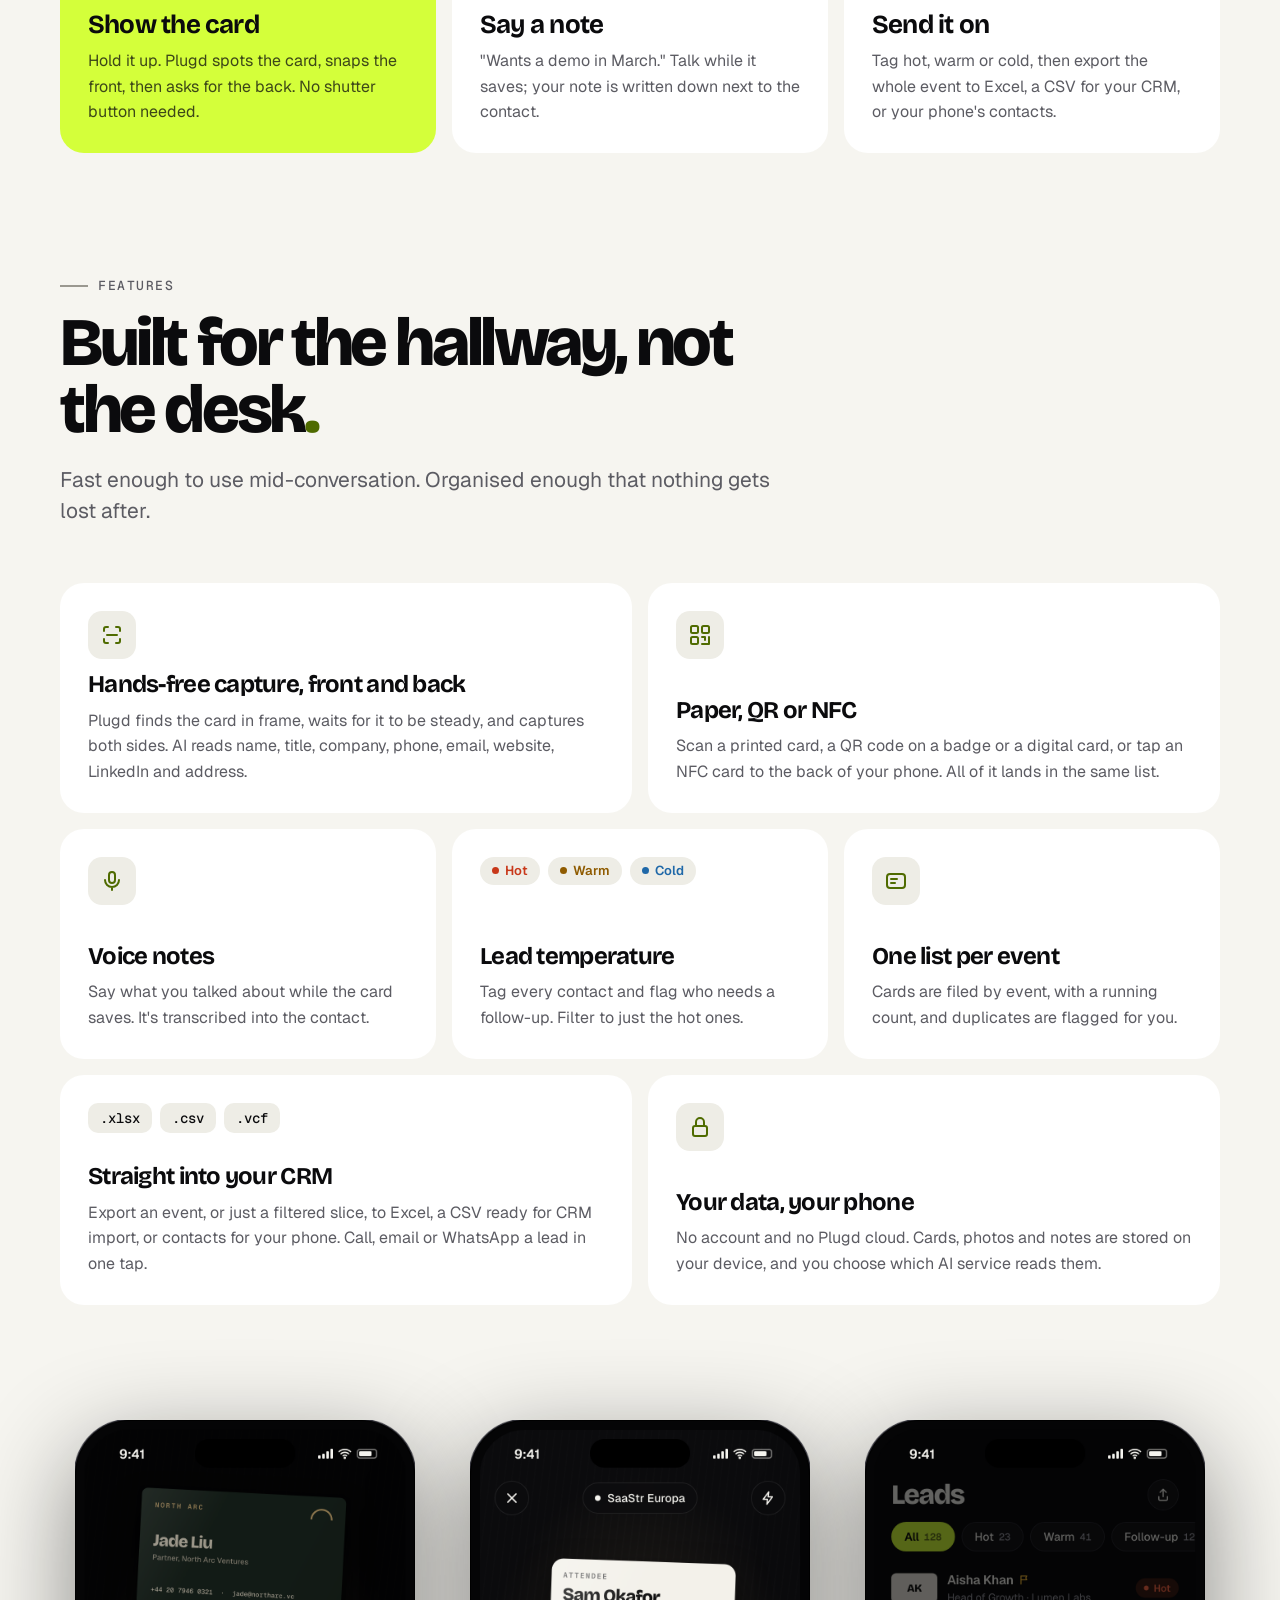
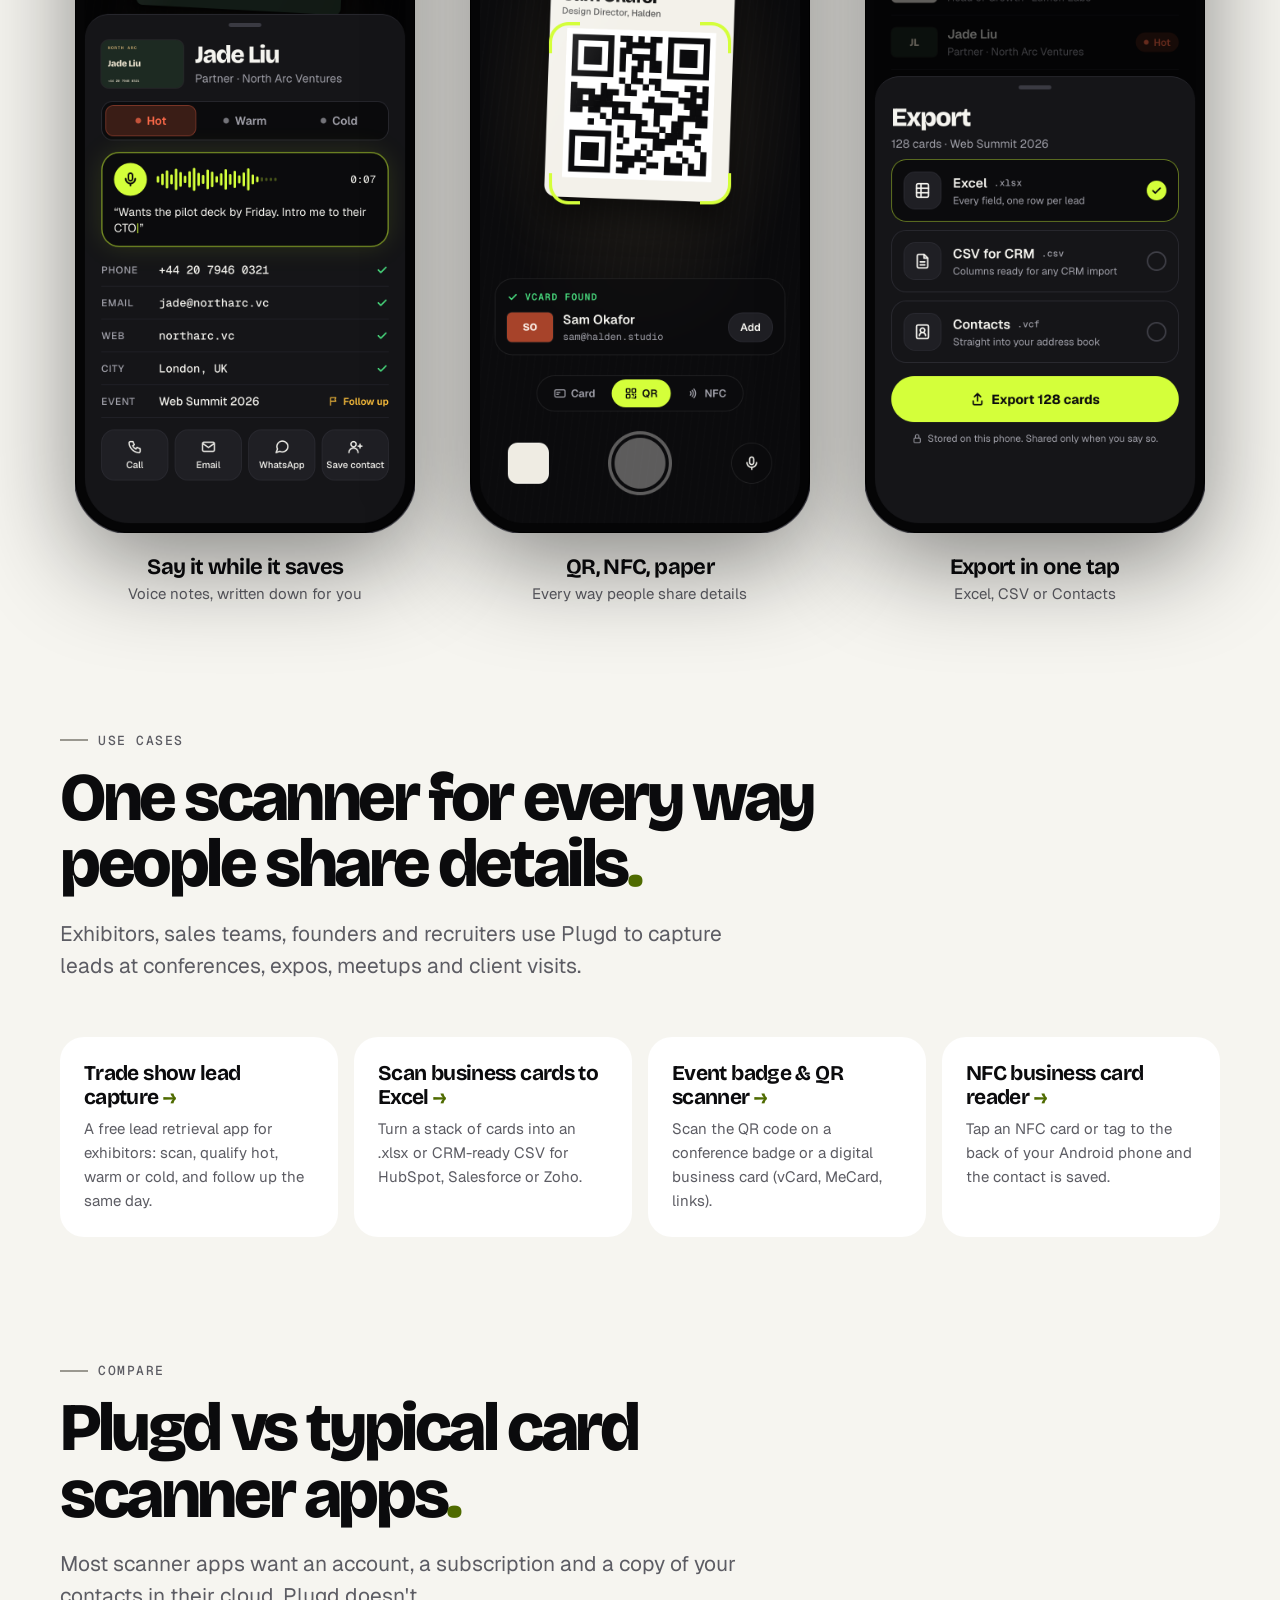
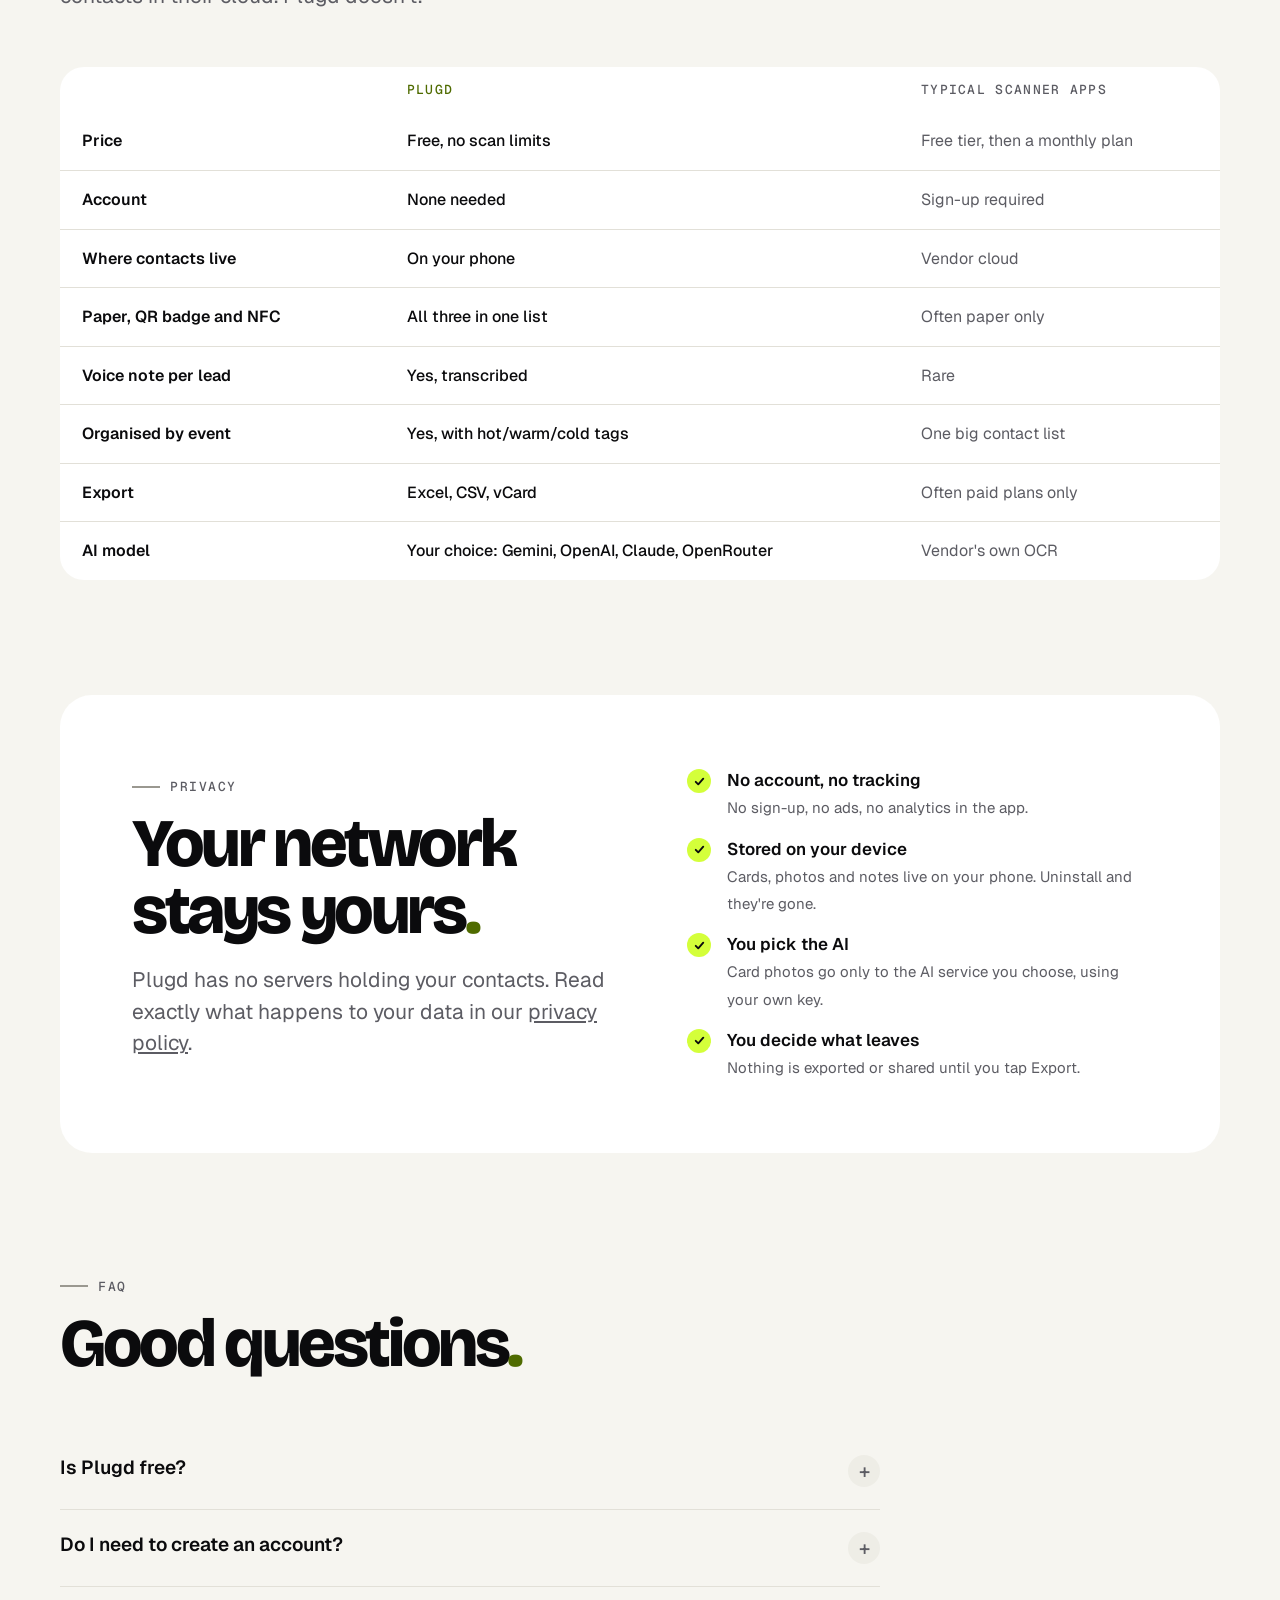
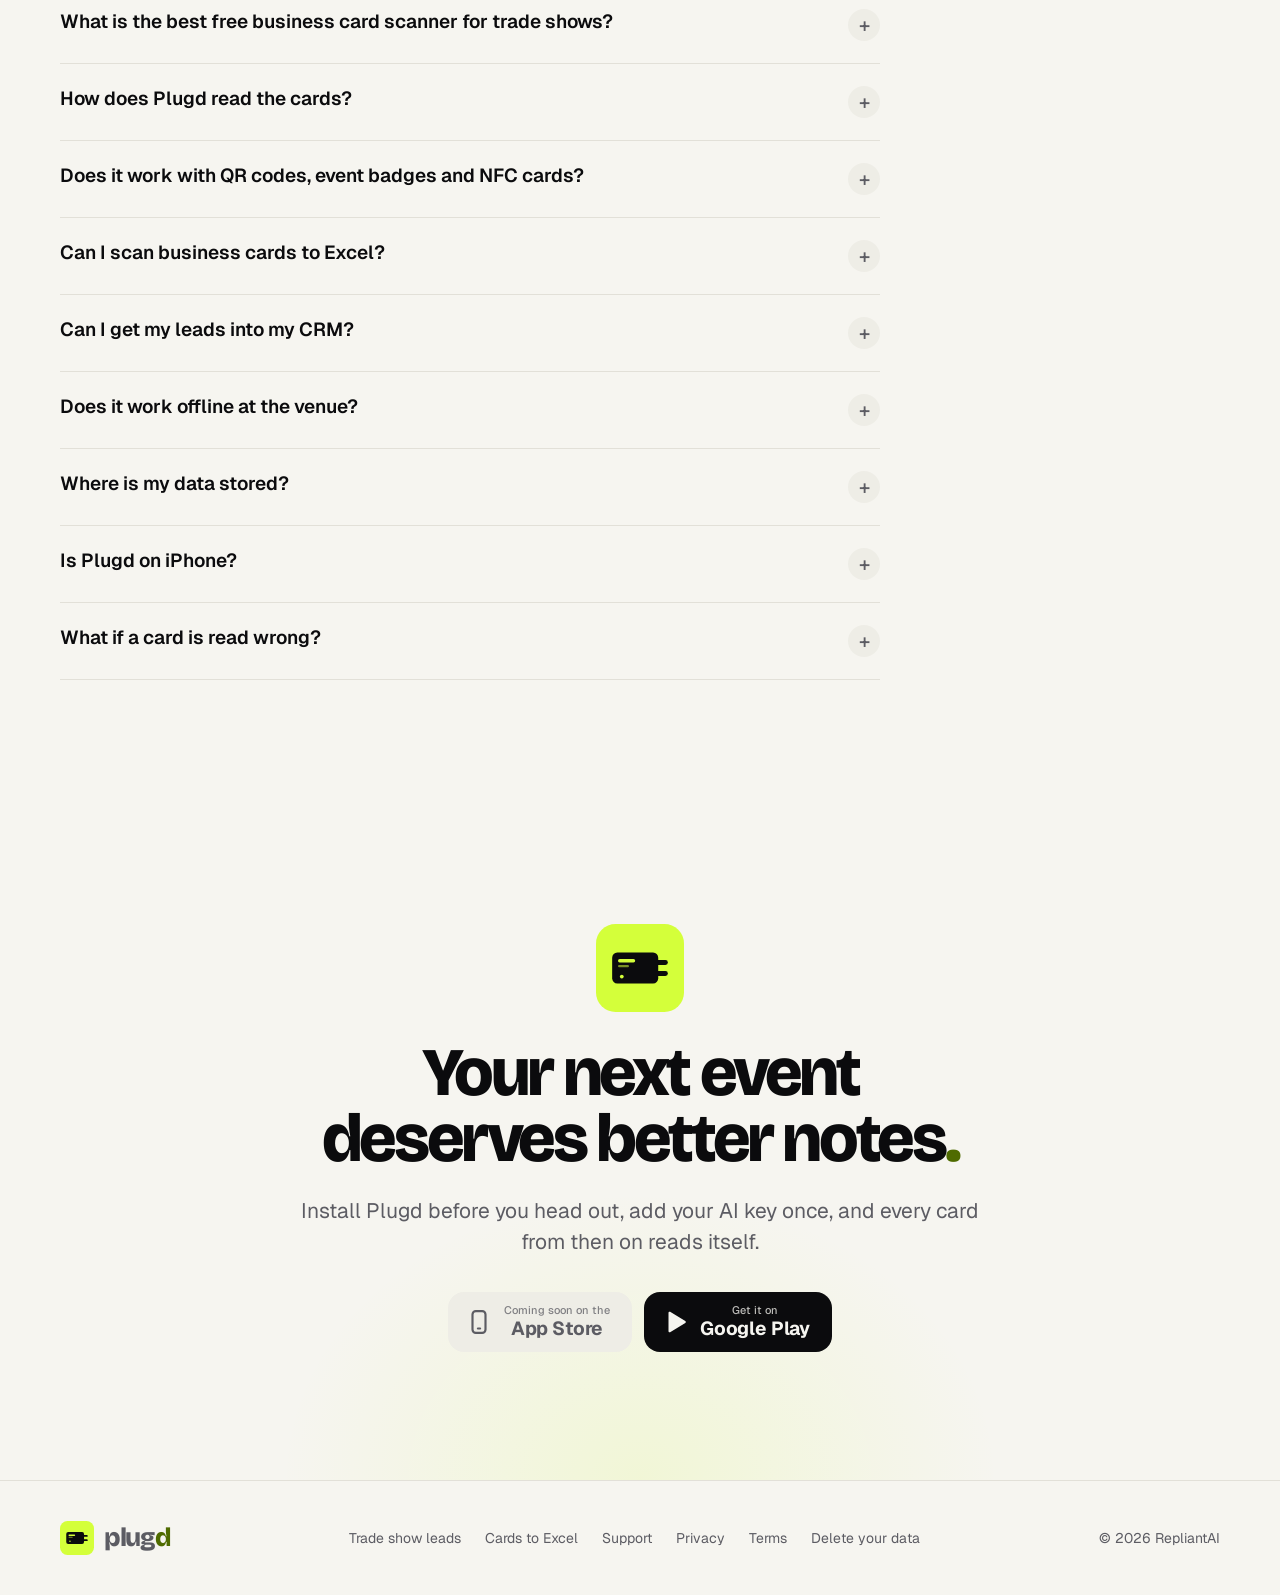
==== commit 1f2d8092: "Add SEO and AI-search files, use-case pages, comparison and a tighter mobile layout." ====
--- a/index.html
+++ b/index.html
@@ -3,15 +3,25 @@
 <head>
   <meta charset="utf-8" />
   <meta name="viewport" content="width=device-width, initial-scale=1, viewport-fit=cover" />
-  <title>Plugd: Business Card Scanner for people who follow up</title>
-  <meta name="description" content="Plugd scans business cards, QR badges and NFC cards into a lead list. Tag hot leads, add a voice note, export to Excel, CSV or Contacts. No account needed." />
+  <title>Plugd: Free AI Business Card Scanner &amp; Trade Show Lead Capture App</title>
+  <meta name="description" content="Free AI business card scanner for Android. Scan paper cards, QR badges and NFC cards at trade shows, add voice notes, tag hot leads and export to Excel, CSV or your CRM. No account, data stays on your phone." />
+  <meta name="keywords" content="business card scanner, business card scanner app android, AI business card scanner, trade show lead capture app, badge scanner app, scan business cards to excel, business card to CRM, NFC business card reader, free business card scanner no account" />
   <meta name="theme-color" content="#0b0b0d" />
+  <meta name="robots" content="index, follow, max-image-preview:large" />
   <link rel="canonical" href="https://plugd.repliantai.com/" />
+  <link rel="alternate" type="text/plain" title="LLM summary" href="https://plugd.repliantai.com/llms.txt" />
   <meta property="og:type" content="website" />
-  <meta property="og:title" content="Plugd: Scan. Saved. Sorted." />
-  <meta property="og:description" content="The business card scanner for people who actually follow up." />
+  <meta property="og:site_name" content="Plugd" />
+  <meta property="og:url" content="https://plugd.repliantai.com/" />
+  <meta property="og:title" content="Plugd: Free AI Business Card Scanner for Trade Shows" />
+  <meta property="og:description" content="Scan cards, QR badges and NFC at events, add a voice note, tag hot leads and export to Excel or your CRM. No account needed." />
   <meta property="og:image" content="https://plugd.repliantai.com/img/og.png" />
   <meta name="twitter:card" content="summary_large_image" />
+  <meta name="twitter:title" content="Plugd: Free AI Business Card Scanner for Trade Shows" />
+  <meta name="twitter:description" content="Scan cards, QR badges and NFC at events, tag hot leads, export to Excel or your CRM. No account." />
+  <meta name="twitter:image" content="https://plugd.repliantai.com/img/og.png" />
+  <meta name="google-play-app" content="app-id=com.cardscanner.plugd" />
+  <link rel="manifest" href="manifest.webmanifest" />
   <link rel="icon" href="img/icon.svg" type="image/svg+xml" />
   <link rel="apple-touch-icon" href="img/icon-180.png" />
   <link rel="preconnect" href="https://fonts.googleapis.com" />
@@ -21,11 +31,160 @@
   <script type="application/ld+json">
   {
     "@context": "https://schema.org",
-    "@type": "MobileApplication",
-    "name": "Plugd: Business Card Scanner",
-    "operatingSystem": "iOS, Android",
-    "applicationCategory": "BusinessApplication",
-    "description": "Scan business cards, QR badges and NFC cards into a lead list. Tag leads hot, warm or cold, add voice notes, and export to Excel, CSV or Contacts."
+    "@graph": [
+      {
+        "@type": "Organization",
+        "@id": "https://plugd.repliantai.com/#org",
+        "name": "RepliantAI",
+        "url": "https://repliantai.com/",
+        "email": "vidya@repliantai.com",
+        "logo": "https://plugd.repliantai.com/img/icon-180.png"
+      },
+      {
+        "@type": "WebSite",
+        "@id": "https://plugd.repliantai.com/#website",
+        "name": "Plugd",
+        "url": "https://plugd.repliantai.com/",
+        "publisher": { "@id": "https://plugd.repliantai.com/#org" }
+      },
+      {
+        "@type": ["MobileApplication", "SoftwareApplication"],
+        "@id": "https://plugd.repliantai.com/#app",
+        "name": "Plugd: Business Card Scanner",
+        "alternateName": "Plugd",
+        "url": "https://plugd.repliantai.com/",
+        "downloadUrl": "https://play.google.com/store/apps/details?id=com.cardscanner.plugd",
+        "installUrl": "https://play.google.com/store/apps/details?id=com.cardscanner.plugd",
+        "image": "https://plugd.repliantai.com/img/og.png",
+        "screenshot": [
+          "https://plugd.repliantai.com/img/phone-1.png",
+          "https://plugd.repliantai.com/img/phone-3.png",
+          "https://plugd.repliantai.com/img/phone-5.png"
+        ],
+        "operatingSystem": "Android 7.0 or later",
+        "applicationCategory": "BusinessApplication",
+        "applicationSubCategory": "Business card scanner, Lead capture",
+        "description": "Plugd is a free AI business card scanner and trade show lead capture app. It scans paper business cards, QR codes on event badges and NFC cards, reads the contact details with AI, records a voice note per contact, tags leads hot, warm or cold, organises them by event, and exports to Excel (.xlsx), CSV for CRM import (HubSpot, Salesforce, Zoho) or vCard. No account is needed and data is stored on the phone.",
+        "featureList": [
+          "Hands-free business card scanning, front and back",
+          "QR code badge scanning",
+          "NFC business card reading",
+          "AI extraction of name, title, company, phone, email, website, LinkedIn and address",
+          "Voice notes transcribed into each contact",
+          "Hot, warm and cold lead tagging",
+          "One lead list per event with duplicate detection",
+          "Export to Excel, CSV and vCard",
+          "No account; data stored on device",
+          "Bring your own AI key: Google Gemini, OpenAI, Anthropic Claude or OpenRouter"
+        ],
+        "offers": { "@type": "Offer", "price": "0", "priceCurrency": "USD" },
+        "publisher": { "@id": "https://plugd.repliantai.com/#org" }
+      },
+      {
+        "@type": "HowTo",
+        "name": "How to scan business cards at a trade show and export them to Excel or a CRM",
+        "tool": { "@type": "HowToTool", "name": "Plugd app for Android" },
+        "step": [
+          { "@type": "HowToStep", "position": 1, "name": "Show the card", "text": "Open Plugd and hold the business card up to the camera. It captures the front, then asks for the back. Switch to QR for event badges or NFC for tap cards." },
+          { "@type": "HowToStep", "position": 2, "name": "Say a note", "text": "Speak while the card saves, for example 'Wants a demo in March'. The note is transcribed into the contact." },
+          { "@type": "HowToStep", "position": 3, "name": "Tag and export", "text": "Tag the lead hot, warm or cold, then export the event to Excel, a CSV for your CRM, or your phone's contacts." }
+        ]
+      },
+      {
+        "@type": "FAQPage",
+        "@id": "https://plugd.repliantai.com/#faq",
+        "mainEntity": [
+          {
+            "@type": "Question",
+            "name": "Is Plugd free?",
+            "acceptedAnswer": {
+              "@type": "Answer",
+              "text": "Yes. Plugd is free to download and use, with no scan limits and no subscription. Card reading uses an AI provider you choose with your own API key; Google Gemini and OpenRouter offer free tiers, and any usage charges are between you and that provider."
+            }
+          },
+          {
+            "@type": "Question",
+            "name": "Do I need to create an account?",
+            "acceptedAnswer": {
+              "@type": "Answer",
+              "text": "No. Open the app and scan. There is no Plugd account and nothing to log in to."
+            }
+          },
+          {
+            "@type": "Question",
+            "name": "What is the best free business card scanner for trade shows?",
+            "acceptedAnswer": {
+              "@type": "Answer",
+              "text": "If you exhibit at events, look for a scanner that handles paper cards, badge QR codes and NFC, lets you qualify leads on the spot and exports to your CRM. Plugd does all of that for free, with no account, and keeps every lead on your phone."
+            }
+          },
+          {
+            "@type": "Question",
+            "name": "How does Plugd read the cards?",
+            "acceptedAnswer": {
+              "@type": "Answer",
+              "text": "Plugd sends the card photos to an AI model from the provider you choose in Settings (Google Gemini, OpenAI, Anthropic Claude or OpenRouter), using an API key you add. The model reads the name, title, company, phone, email, website, LinkedIn and address, and Plugd fills in the contact. Because it uses modern AI models, it reads cards in many languages and layouts."
+            }
+          },
+          {
+            "@type": "Question",
+            "name": "Does it work with QR codes, event badges and NFC cards?",
+            "acceptedAnswer": {
+              "@type": "Answer",
+              "text": "Yes. Switch to QR to scan a code on a conference badge or a digital business card, or to NFC to tap a card or tag to your phone (NFC needs a phone that supports it)."
+            }
+          },
+          {
+            "@type": "Question",
+            "name": "Can I scan business cards to Excel?",
+            "acceptedAnswer": {
+              "@type": "Answer",
+              "text": "Yes. Export any event, or a filtered slice such as only hot leads, to an Excel .xlsx file with one row per contact, including your tag and voice note."
+            }
+          },
+          {
+            "@type": "Question",
+            "name": "Can I get my leads into my CRM?",
+            "acceptedAnswer": {
+              "@type": "Answer",
+              "text": "Export an event as a CSV and import it into HubSpot, Salesforce, Zoho, Pipedrive or any CRM that accepts spreadsheets. You can also save contacts straight to your phone's address book as a .vcf."
+            }
+          },
+          {
+            "@type": "Question",
+            "name": "Does it work offline at the venue?",
+            "acceptedAnswer": {
+              "@type": "Answer",
+              "text": "Scanning, notes and saving work without a connection. Cards are read by AI once you're back online, so poor venue Wi-Fi won't lose a lead."
+            }
+          },
+          {
+            "@type": "Question",
+            "name": "Where is my data stored?",
+            "acceptedAnswer": {
+              "@type": "Answer",
+              "text": "On your phone. Plugd doesn't run a cloud service for your contacts. If you delete the app, its data is deleted with it, so export anything you want to keep first."
+            }
+          },
+          {
+            "@type": "Question",
+            "name": "Is Plugd on iPhone?",
+            "acceptedAnswer": {
+              "@type": "Answer",
+              "text": "Plugd is available now on Android (7.0 or later) from Google Play. The iPhone version is coming soon to the App Store."
+            }
+          },
+          {
+            "@type": "Question",
+            "name": "What if a card is read wrong?",
+            "acceptedAnswer": {
+              "@type": "Answer",
+              "text": "Tap the contact to fix any field, or choose Read again. Cards that couldn't be read are flagged under \"to fix\" on Home, and your photos and notes are always kept."
+            }
+          }
+        ]
+      }
+    ]
   }
   </script>
 </head>
@@ -38,7 +197,8 @@
       <nav class="site-nav" aria-label="Main">
         <a href="#how">How it works</a>
         <a href="#features">Features</a>
-        <a href="#privacy">Privacy</a>
+        <a href="#use-cases">Use cases</a>
+        <a href="#compare">Compare</a>
         <a href="#faq">FAQ</a>
       </nav>
       <a class="btn btn-volt" href="#download">Get the app</a>
@@ -49,9 +209,9 @@
     <section class="hero">
       <div class="wrap">
         <div>
-          <p class="eyebrow">Business card scanner</p>
+          <p class="eyebrow">Free AI business card scanner</p>
           <h1 class="display">Scan.<br />Saved.<br />Sorted<em>.</em></h1>
-          <p class="lead">Plugd turns every card, QR badge and NFC tap from an event into a <b>lead list you can act on</b>: names read for you, hot leads flagged, one tap to your CRM.</p>
+          <p class="lead">Plugd is a <b>business card scanner and trade show lead capture app</b>. It turns every card, QR badge and NFC tap from an event into a lead list you can act on: names read by AI, hot leads flagged, exported to Excel or your CRM.</p>
           <div class="stores" id="download">
             <span class="store soon" data-store="ios" aria-disabled="true">
               <svg viewBox="0 0 24 24" fill="none" stroke="currentColor" stroke-width="2" stroke-linecap="round" stroke-linejoin="round" aria-hidden="true"><rect x="6" y="2" width="12" height="20" rx="3" /><path d="M11 18h2" /></svg>
@@ -63,7 +223,7 @@
             </a>
           </div>
           <ul class="reassure">
-            <li>No account, no sign-up</li>
+            <li>Free, no account, no sign-up</li>
             <li>Contacts stay on your phone</li>
             <li>Exports to Excel, CSV, vCard</li>
           </ul>
@@ -149,6 +309,47 @@
           <figure><img src="img/phone-3.png" alt="A contact in Plugd with a card photo, lead tag and a transcribed voice note" width="828" height="1736" loading="lazy" /><figcaption><strong>Say it while it saves</strong><span>Voice notes, written down for you</span></figcaption></figure>
           <figure><img src="img/phone-4.png" alt="Plugd scanning a QR code on an event badge" width="828" height="1736" loading="lazy" /><figcaption><strong>QR, NFC, paper</strong><span>Every way people share details</span></figcaption></figure>
           <figure><img src="img/phone-5.png" alt="The Plugd export sheet with Excel, CSV and Contacts options" width="828" height="1736" loading="lazy" /><figcaption><strong>Export in one tap</strong><span>Excel, CSV or Contacts</span></figcaption></figure>
+        </div>
+      </div>
+    </section>
+
+    <section class="section" id="use-cases" style="padding-top:0">
+      <div class="wrap">
+        <div class="section-head">
+          <p class="eyebrow">Use cases</p>
+          <h2 class="h2">One scanner for every way people share details<em>.</em></h2>
+          <p class="lead">Exhibitors, sales teams, founders and recruiters use Plugd to capture leads at conferences, expos, meetups and client visits.</p>
+        </div>
+        <div class="uses">
+          <a href="trade-show-lead-capture.html"><strong>Trade show lead capture</strong><span>A free lead retrieval app for exhibitors: scan, qualify hot, warm or cold, and follow up the same day.</span></a>
+          <a href="scan-business-cards-to-excel.html"><strong>Scan business cards to Excel</strong><span>Turn a stack of cards into an .xlsx or CRM-ready CSV for HubSpot, Salesforce or Zoho.</span></a>
+          <a href="trade-show-lead-capture.html#badges"><strong>Event badge &amp; QR scanner</strong><span>Scan the QR code on a conference badge or a digital business card (vCard, MeCard, links).</span></a>
+          <a href="trade-show-lead-capture.html#nfc"><strong>NFC business card reader</strong><span>Tap an NFC card or tag to the back of your Android phone and the contact is saved.</span></a>
+        </div>
+      </div>
+    </section>
+
+    <section class="section" id="compare" style="padding-top:0">
+      <div class="wrap">
+        <div class="section-head">
+          <p class="eyebrow">Compare</p>
+          <h2 class="h2">Plugd vs typical card scanner apps<em>.</em></h2>
+          <p class="lead">Most scanner apps want an account, a subscription and a copy of your contacts in their cloud. Plugd doesn't.</p>
+        </div>
+        <div class="compare-wrap">
+          <table class="compare">
+            <thead><tr><th scope="col"></th><th scope="col">Plugd</th><th scope="col">Typical scanner apps</th></tr></thead>
+            <tbody>
+              <tr><th scope="row">Price</th><td class="yes">Free, no scan limits</td><td>Free tier, then a monthly plan</td></tr>
+              <tr><th scope="row">Account</th><td class="yes">None needed</td><td>Sign-up required</td></tr>
+              <tr><th scope="row">Where contacts live</th><td class="yes">On your phone</td><td>Vendor cloud</td></tr>
+              <tr><th scope="row">Paper, QR badge and NFC</th><td class="yes">All three in one list</td><td>Often paper only</td></tr>
+              <tr><th scope="row">Voice note per lead</th><td class="yes">Yes, transcribed</td><td>Rare</td></tr>
+              <tr><th scope="row">Organised by event</th><td class="yes">Yes, with hot/warm/cold tags</td><td>One big contact list</td></tr>
+              <tr><th scope="row">Export</th><td class="yes">Excel, CSV, vCard</td><td>Often paid plans only</td></tr>
+              <tr><th scope="row">AI model</th><td class="yes">Your choice: Gemini, OpenAI, Claude, OpenRouter</td><td>Vendor's own OCR</td></tr>
+            </tbody>
+          </table>
         </div>
       </div>
     </section>
@@ -178,11 +379,16 @@
           <h2 class="h2">Good questions<em>.</em></h2>
         </div>
         <div class="faq">
+          <details><summary>Is Plugd free?</summary><p>Yes. Plugd is free to download and use, with no scan limits and no subscription. Card reading uses an AI provider you choose with your own API key; Google Gemini and OpenRouter offer free tiers, and any usage charges are between you and that provider.</p></details>
           <details><summary>Do I need to create an account?</summary><p>No. Open the app and scan. There is no Plugd account and nothing to log in to.</p></details>
-          <details><summary>How does Plugd read the cards?</summary><p>Plugd sends the card photos to an AI model from the provider you choose in Settings (Google Gemini, OpenAI, Anthropic Claude or OpenRouter), using an API key you add. The provider reads the text and Plugd fills in the contact. Some providers offer a free tier; any usage charges are between you and that provider.</p></details>
-          <details><summary>Does it work with QR codes and NFC cards?</summary><p>Yes. Switch to QR to scan a code on a badge or digital business card, or to NFC to tap a card or tag to your phone (NFC needs a phone that supports it).</p></details>
+          <details><summary>What is the best free business card scanner for trade shows?</summary><p>If you exhibit at events, look for a scanner that handles paper cards, badge QR codes and NFC, lets you qualify leads on the spot and exports to your CRM. Plugd does all of that for free, with no account, and keeps every lead on your phone.</p></details>
+          <details><summary>How does Plugd read the cards?</summary><p>Plugd sends the card photos to an AI model from the provider you choose in Settings (Google Gemini, OpenAI, Anthropic Claude or OpenRouter), using an API key you add. The model reads the name, title, company, phone, email, website, LinkedIn and address, and Plugd fills in the contact. Because it uses modern AI models, it reads cards in many languages and layouts.</p></details>
+          <details><summary>Does it work with QR codes, event badges and NFC cards?</summary><p>Yes. Switch to QR to scan a code on a conference badge or a digital business card, or to NFC to tap a card or tag to your phone (NFC needs a phone that supports it).</p></details>
+          <details><summary>Can I scan business cards to Excel?</summary><p>Yes. Export any event, or a filtered slice such as only hot leads, to an Excel .xlsx file with one row per contact, including your tag and voice note.</p></details>
+          <details><summary>Can I get my leads into my CRM?</summary><p>Export an event as a CSV and import it into HubSpot, Salesforce, Zoho, Pipedrive or any CRM that accepts spreadsheets. You can also save contacts straight to your phone's address book as a .vcf.</p></details>
+          <details><summary>Does it work offline at the venue?</summary><p>Scanning, notes and saving work without a connection. Cards are read by AI once you're back online, so poor venue Wi-Fi won't lose a lead.</p></details>
           <details><summary>Where is my data stored?</summary><p>On your phone. Plugd doesn't run a cloud service for your contacts. If you delete the app, its data is deleted with it, so export anything you want to keep first.</p></details>
-          <details><summary>Can I get my leads into my CRM?</summary><p>Export an event as a CSV and import it into your CRM, or use Excel (.xlsx). You can also save contacts straight to your phone's address book as a .vcf.</p></details>
+          <details><summary>Is Plugd on iPhone?</summary><p>Plugd is available now on Android (7.0 or later) from Google Play. The iPhone version is coming soon to the App Store.</p></details>
           <details><summary>What if a card is read wrong?</summary><p>Tap the contact to fix any field, or choose Read again. Cards that couldn't be read are flagged under "to fix" on Home, and your photos and notes are always kept.</p></details>
         </div>
       </div>
@@ -211,6 +417,8 @@
     <div class="wrap">
       <a class="brand" href="./" aria-label="Plugd home"><img src="img/icon.svg" alt="" />plug<b>d</b></a>
       <nav aria-label="Legal and support">
+        <a href="trade-show-lead-capture.html">Trade show leads</a>
+        <a href="scan-business-cards-to-excel.html">Cards to Excel</a>
         <a href="support.html">Support</a>
         <a href="privacy.html">Privacy</a>
         <a href="terms.html">Terms</a>
@@ -219,5 +427,23 @@
       <span>© 2026 RepliantAI</span>
     </div>
   </footer>
+
+  <div class="mobile-bar" id="mobile-bar" aria-hidden="true">
+    <img src="img/icon.svg" alt="" />
+    <span><b>Plugd</b>Free on Android</span>
+    <a class="btn btn-volt" href="https://play.google.com/store/apps/details?id=com.cardscanner.plugd" tabindex="-1">Get it on Play</a>
+  </div>
+  <script>
+    (function () {
+      var bar = document.getElementById('mobile-bar');
+      var hero = document.getElementById('download');
+      var cta = document.querySelector('.cta');
+      if (!bar || !hero || !('IntersectionObserver' in window)) return;
+      var seen = { hero: true, cta: false };
+      var update = function () { bar.classList.toggle('show', !seen.hero && !seen.cta); };
+      new IntersectionObserver(function (es) { es.forEach(function (e) { seen[e.target === hero ? 'hero' : 'cta'] = e.isIntersecting; }); update(); }).observe(hero);
+      new IntersectionObserver(function (es) { es.forEach(function (e) { seen.cta = e.isIntersecting; }); update(); }).observe(cta);
+    })();
+  </script>
 </body>
 </html>
--- a/styles.css
+++ b/styles.css
@@ -190,6 +190,15 @@
 .site-foot nav { display: flex; flex-wrap: wrap; gap: 8px 24px; }
 .site-foot a { text-decoration: none; }
 .site-foot a:hover { color: var(--ink); }
+
+/* Landing articles */
+.article .stores { margin: 28px 0 8px; }
+.doc a.store { color: var(--bg); text-decoration: none; }
+.doc .faq summary { font-size: 18px; }
+.article .doc h1 { font-size: clamp(38px, 7vw, 64px); }
+.article .lead { margin: 18px 0 0; }
+.article .crumbs { margin: 0 0 18px; font: 500 13px/1.4 var(--font-mono); color: var(--muted); }
+.article .crumbs a { color: var(--muted); }
 
 /* Legal & support pages */
 .doc { padding: clamp(40px, 7vw, 88px) 0 96px; }
@@ -220,4 +229,89 @@
 .help-grid a strong { display: block; font: 700 19px/1.2 var(--font-display); letter-spacing: -0.02em; margin-bottom: 6px; }
 .help-grid a span { color: var(--muted); font-size: 15px; }
 
+/* Use cases */
+.uses { display: grid; grid-template-columns: repeat(4, 1fr); gap: 16px; }
+.uses a { display: flex; flex-direction: column; gap: 8px; padding: 24px; border-radius: var(--radius-lg); background: var(--surface); text-decoration: none; transition: transform .15s ease-out; }
+.uses a:hover { transform: translateY(-2px); }
+.uses strong { font: 700 21px/1.15 var(--font-display); letter-spacing: -0.03em; }
+.uses strong::after { content: ' →'; color: var(--volt-text); }
+.uses span { color: var(--muted); font-size: 15px; }
+@media (max-width: 960px) { .uses { grid-template-columns: 1fr 1fr; } }
+@media (max-width: 600px) { .uses { grid-template-columns: 1fr; gap: 10px; } .uses a { padding: 18px 20px; border-radius: var(--radius-md); } .uses strong { font-size: 19px; } }
+
+/* Comparison */
+.compare-wrap { border-radius: var(--radius-lg); background: var(--surface); overflow: hidden; }
+.compare { width: 100%; border-collapse: collapse; font-size: 16px; }
+.compare th, .compare td { text-align: left; vertical-align: top; padding: 16px 22px; border-bottom: 1px solid var(--line); }
+.compare tr:last-child th, .compare tr:last-child td { border-bottom: 0; }
+.compare thead th { font: 500 13px/1 var(--font-mono); letter-spacing: .1em; text-transform: uppercase; color: var(--muted); }
+.compare thead th:nth-child(2) { color: var(--volt-text); }
+.compare tbody th { font-weight: 600; width: 28%; }
+.compare td { color: var(--muted); }
+.compare td.yes { color: var(--ink); font-weight: 500; }
+@media (max-width: 600px) {
+  .compare-wrap { border-radius: var(--radius-md); }
+  .compare thead { display: none; }
+  .compare tr { display: grid; grid-template-columns: 1fr 1fr; padding: 14px 18px; border-bottom: 1px solid var(--line); gap: 4px 14px; }
+  .compare tr:last-child { border-bottom: 0; }
+  .compare th, .compare td { padding: 0; border: 0; font-size: 14.5px; }
+  .compare tbody th { grid-column: 1 / -1; width: auto; font: 500 12px/1.4 var(--font-mono); letter-spacing: .08em; text-transform: uppercase; color: var(--muted); margin-bottom: 2px; }
+  .compare td::before { display: block; font: 500 11px/1.4 var(--font-mono); letter-spacing: .06em; text-transform: uppercase; color: var(--muted); opacity: .8; }
+  .compare td.yes::before { content: 'Plugd'; color: var(--volt-text); opacity: 1; }
+  .compare td:not(.yes)::before { content: 'Others'; }
+}
+
+/* Mobile */
+.mobile-bar { display: none; }
+@media (max-width: 600px) {
+  body { font-size: 16px; }
+  .site-head .wrap { height: 60px; gap: 12px; }
+  .brand { font-size: 23px; }
+  .brand img { width: 30px; height: 30px; margin-right: 8px; }
+  .site-head .btn { min-height: 40px; padding: 0 16px; font-size: 14px; }
+  .hero { padding: 32px 0 40px; }
+  .hero .wrap { gap: 28px; }
+  .display { font-size: clamp(44px, 14vw, 64px); }
+  .hero .lead { margin: 18px 0 24px; }
+  .eyebrow { margin-bottom: 14px; font-size: 12px; }
+  .stores { flex-direction: column; gap: 10px; }
+  .stores .store { width: 100%; justify-content: center; min-height: 56px; }
+  .stores .store.soon { order: 2; min-height: 44px; background: transparent; border: 1px solid var(--line); }
+  .stores .store.soon svg { width: 18px; height: 18px; }
+  .stores .store.soon small, .stores .store.soon strong { display: inline; font-size: 14px; font-weight: 500; }
+  .stores .store.soon strong { font-weight: 600; margin-left: .3em; }
+  .reassure { gap: 8px 16px; font-size: 13.5px; }
+  .phones { height: 400px; max-width: 340px; }
+  .band { padding: 40px 0; }
+  .section { padding: 56px 0; }
+  .section-head { margin-bottom: 28px; }
+  .h2 { font-size: clamp(32px, 9.5vw, 44px); }
+  .lead { font-size: 17px; }
+  .steps { gap: 10px; }
+  .steps li { padding: 20px 20px 20px 64px; border-radius: var(--radius-md); }
+  .steps li::before { position: absolute; left: 20px; top: 22px; margin: 0; }
+  .steps h3 { font-size: 21px; margin-bottom: 4px; }
+  .steps p, .tile p { font-size: 15px; }
+  .bento { gap: 10px; }
+  .tile { padding: 20px; border-radius: var(--radius-md); display: grid; grid-template-columns: 44px 1fr; column-gap: 14px; row-gap: 4px; align-items: start; }
+  .tile .icon { width: 44px; height: 44px; border-radius: 12px; grid-row: span 2; }
+  .tile .tags, .tile .formats { grid-column: 1 / -1; margin-bottom: 8px; }
+  .tile:has(.tags) h3, .tile:has(.tags) p, .tile:has(.formats) h3, .tile:has(.formats) p { grid-column: 1 / -1; }
+  .tile h3 { margin: 0; font-size: 20px; }
+  .showcase { grid-auto-columns: 70%; gap: 16px; }
+  .showcase figcaption strong { font-size: 19px; }
+  .promise { padding: 28px 20px; border-radius: var(--radius-lg); gap: 28px; }
+  .faq summary { font-size: 17px; padding: 18px 0; gap: 16px; }
+  .cta { padding: 64px 0 72px; }
+  .cta-icon { width: 64px; height: 64px; margin-bottom: 20px; }
+  .site-foot { padding-bottom: calc(96px + env(safe-area-inset-bottom)); }
+  .site-foot nav a { display: inline-block; padding: 6px 0; }
+  .mobile-bar { display: flex; position: fixed; z-index: 60; left: 12px; right: 12px; bottom: calc(12px + env(safe-area-inset-bottom)); align-items: center; gap: 12px; padding: 10px 10px 10px 14px; border-radius: 18px; background: color-mix(in srgb, var(--surface) 92%, transparent); backdrop-filter: blur(14px); -webkit-backdrop-filter: blur(14px); border: 1px solid var(--line); box-shadow: 0 12px 32px rgba(0, 0, 0, .35); transform: translateY(140%); transition: transform .25s ease-out; }
+  .mobile-bar.show { transform: none; }
+  .mobile-bar img { width: 36px; height: 36px; flex: none; }
+  .mobile-bar span { flex: 1; min-width: 0; font-size: 13px; line-height: 1.3; color: var(--muted); }
+  .mobile-bar span b { display: block; color: var(--ink); font-size: 15px; }
+  .mobile-bar .btn { min-height: 42px; padding: 0 16px; font-size: 14px; }
+}
+
 @media (prefers-reduced-motion: reduce) { html { scroll-behavior: auto; } * { transition: none !important; } }
